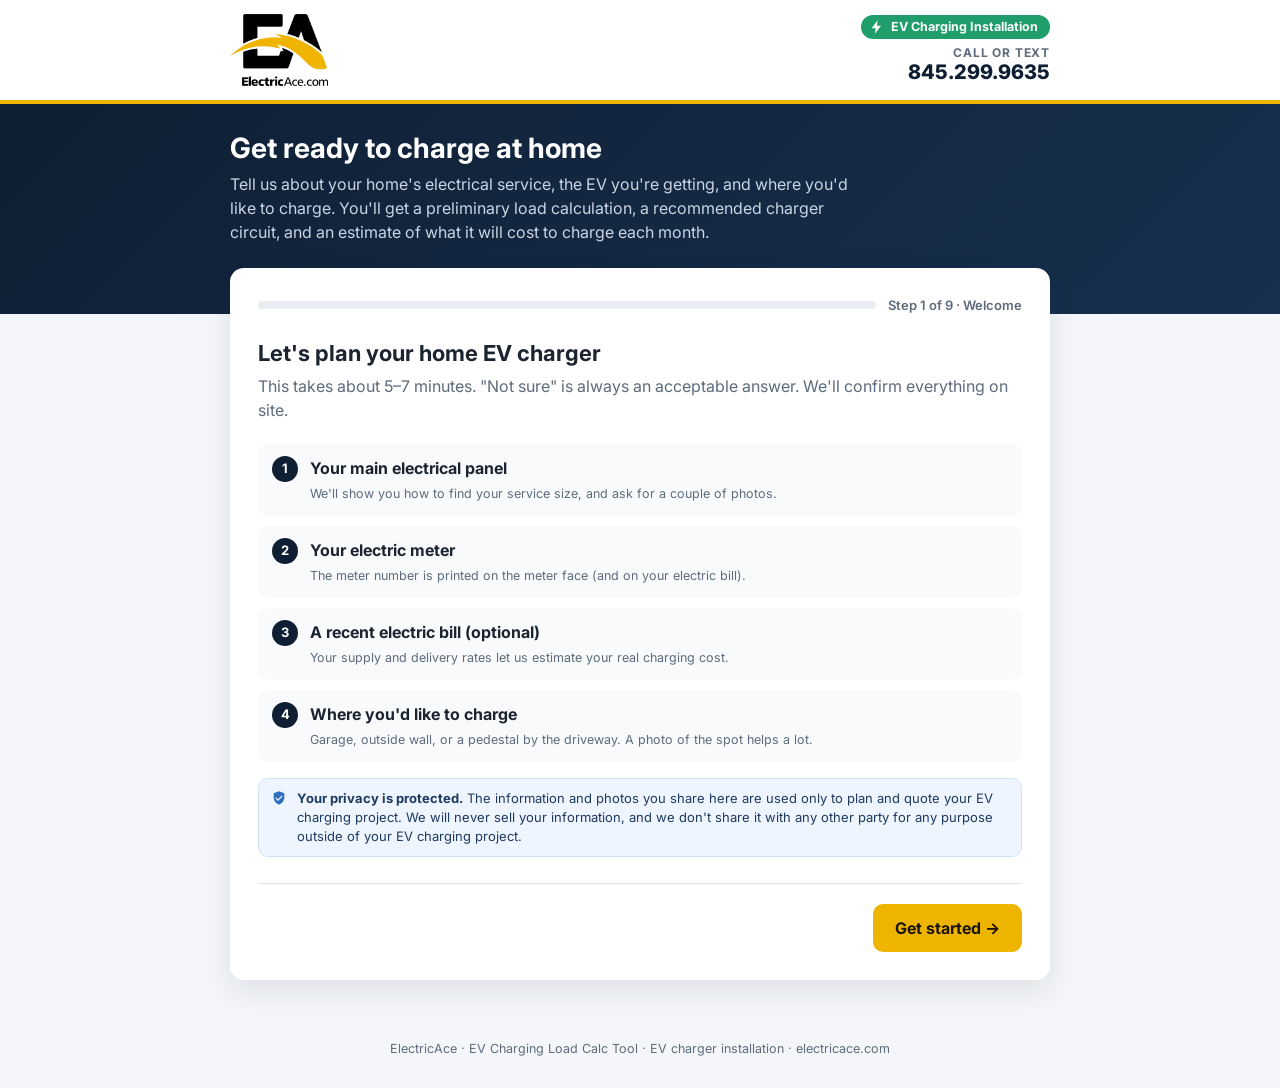
==== ev/index.html @ 92e56727 "Move EV questionnaire to ev/, fix phone number, add noindex - Homeowner EV questionnaire now served " ====
<!DOCTYPE html>
<html lang="en">
<head>
<meta charset="UTF-8">
<meta name="viewport" content="width=device-width, initial-scale=1">
<meta name="robots" content="noindex, nofollow">
<title>EV Charger Questionnaire — ElectricAce</title>
<link rel="preconnect" href="https://fonts.googleapis.com">
<link href="https://fonts.googleapis.com/css2?family=Inter:wght@400;500;600;700;800&display=swap" rel="stylesheet">
<style>
  :root{
    --navy:#0f1f33; --navy2:#17304f; --amber:#eeb500; --amber-d:#d39f00;
    --ink:#1b2430; --muted:#5d6b7c; --line:#dde3ea; --bg:#f4f6f9; --card:#fff;
    --ok:#1f9d6b; --warn:#c2410c; --radius:14px;
  }
  *{box-sizing:border-box}
  body{margin:0;font-family:Inter,system-ui,-apple-system,Segoe UI,Roboto,sans-serif;color:var(--ink);background:var(--bg);line-height:1.5}
  header{background:linear-gradient(135deg,var(--navy),var(--navy2));color:#fff;padding:28px 20px 70px}
  .wrap{max-width:820px;margin:0 auto}
  .brand{display:flex;align-items:center;gap:12px;font-weight:800;letter-spacing:.2px;font-size:20px}
  .bolt{width:38px;height:38px;border-radius:10px;background:var(--amber);display:grid;place-items:center}
  header h1{font-size:28px;margin:0 0 6px;line-height:1.2}
  header p{margin:0;color:#c9d5e3;max-width:620px}
  main{margin-top:-46px;padding:0 16px 60px}
  .card{background:var(--card);border-radius:var(--radius);box-shadow:0 10px 30px rgba(15,31,51,.10);padding:28px}
  .progress{display:flex;align-items:center;gap:12px;margin-bottom:22px}
  .bar{flex:1;height:8px;background:#e8edf3;border-radius:99px;overflow:hidden}
  .bar>div{height:100%;background:var(--amber);width:0;transition:width .35s}
  .stepcount{font-size:13px;color:var(--muted);white-space:nowrap;font-weight:600}
  .step{display:none}
  .step.active{display:block;animation:fade .25s ease}
  @keyframes fade{from{opacity:0;transform:translateY(6px)}to{opacity:1;transform:none}}
  h2{margin:0 0 4px;font-size:22px}
  .lead{color:var(--muted);margin:0 0 22px}
  .grid{display:grid;grid-template-columns:1fr 1fr;gap:16px}
  .full{grid-column:1/-1}
  @media (max-width:620px){.grid{grid-template-columns:1fr}.card{padding:20px}header h1{font-size:23px}}
  label.f{display:block;font-weight:600;font-size:14px;margin-bottom:6px}
  .hint{font-weight:400;color:var(--muted);font-size:12.5px}
  input[type=text],input[type=email],input[type=tel],input[type=number],input[type=date],select,textarea{
    width:100%;padding:11px 12px;border:1.5px solid var(--line);border-radius:10px;font:inherit;background:#fff;color:var(--ink)}
  input:focus,select:focus,textarea:focus{outline:none;border-color:var(--amber);box-shadow:0 0 0 3px rgba(245,165,36,.2)}
  .invalid{border-color:var(--warn)!important}
  fieldset{border:none;padding:0;margin:0 0 22px}
  legend{font-weight:700;font-size:15px;margin-bottom:10px;padding:0}
  .opts{display:grid;grid-template-columns:repeat(auto-fit,minmax(170px,1fr));gap:10px}
  .opt{position:relative}
  .opt input{position:absolute;opacity:0;pointer-events:none}
  .opt span{display:block;border:1.5px solid var(--line);border-radius:12px;padding:12px 14px;cursor:pointer;height:100%;transition:.15s;font-size:14px}
  .opt span b{display:block;font-size:14.5px;margin-bottom:2px}
  .opt span small{color:var(--muted);font-size:12.5px;line-height:1.35;display:block}
  .opt input:checked+span{border-color:var(--amber);background:#fff8ea;box-shadow:inset 0 0 0 1px var(--amber)}
  .opt input:focus-visible+span{box-shadow:0 0 0 3px rgba(245,165,36,.35)}
  .opt span:hover{border-color:#b9c4d1}
  .opts.big{grid-template-columns:1fr}
  .opts.big .opt span{padding:16px 18px}
  .sub{margin:-8px 0 22px;padding:16px;background:#f8fafc;border:1px dashed var(--line);border-radius:12px;display:none}
  .sub.show{display:block}
  .nav{display:flex;justify-content:space-between;gap:10px;margin-top:26px;padding-top:20px;border-top:1px solid var(--line)}
  button{font:inherit;font-weight:700;border:none;border-radius:10px;padding:12px 22px;cursor:pointer}
  .btn-p{background:var(--amber);color:#1b1404}
  .btn-p:hover{background:var(--amber-d)}
  .btn-s{background:#eef2f6;color:var(--ink)}
  .btn-s:hover{background:#e2e8ef}
  .err{color:var(--warn);font-size:13.5px;margin-top:10px;display:none}
  .welcome-list{display:grid;gap:10px;margin:18px 0 6px;padding:0;list-style:none}
  .welcome-list li{display:flex;gap:12px;align-items:flex-start;background:#f8fafc;border-radius:10px;padding:12px 14px}
  .num{flex:none;width:26px;height:26px;border-radius:50%;background:var(--navy);color:#fff;font-size:13px;font-weight:700;display:grid;place-items:center}
  /* results */
  .result-hero{background:linear-gradient(135deg,var(--navy),var(--navy2));color:#fff;border-radius:14px;padding:24px;display:grid;grid-template-columns:1.1fr 1fr;gap:18px;align-items:center}
  @media (max-width:620px){.result-hero{grid-template-columns:1fr}}
  .kw{font-size:54px;font-weight:800;line-height:1;color:var(--amber)}
  .kw small{font-size:20px;color:#fff;font-weight:600}
  .result-hero .label{font-size:13px;text-transform:uppercase;letter-spacing:.8px;color:#a9bbd0;font-weight:600}
  .stats{display:grid;gap:8px}
  .stat{display:flex;justify-content:space-between;border-bottom:1px solid rgba(255,255,255,.12);padding-bottom:6px;font-size:14px}
  .stat b{color:#fff}
  table{width:100%;border-collapse:collapse;font-size:14px;margin-top:8px}
  th,td{text-align:left;padding:8px 6px;border-bottom:1px solid var(--line)}
  th{font-size:12px;text-transform:uppercase;letter-spacing:.6px;color:var(--muted)}
  td.r,th.r{text-align:right;font-variant-numeric:tabular-nums}
  .tag{display:inline-block;font-size:11px;font-weight:700;border-radius:99px;padding:2px 8px;margin-left:6px;vertical-align:middle}
  .tag.shed{background:#fff1d6;color:#8a5a00}
  .tag.out{background:#eef2f6;color:var(--muted)}
  tr.excluded td{color:#9aa6b4}
  .notes{margin:18px 0 0;padding:0;list-style:none;display:grid;gap:8px}
  .notes li{background:#fff8ea;border-left:4px solid var(--amber);padding:10px 14px;border-radius:6px;font-size:14px}
  .notes li.info{background:#eef5ff;border-color:#4a7fd1}
  .cta{margin-top:22px;background:#f8fafc;border:1px solid var(--line);border-radius:14px;padding:20px;display:grid;gap:12px}
  .cta h3{margin:0}
  .phone{font-size:22px;font-weight:800;color:var(--navy)}
  .phone a{color:inherit;text-decoration:none}
  .row{display:flex;flex-wrap:wrap;gap:10px;align-items:center}
  .disclaimer{font-size:12.5px;color:var(--muted);margin-top:18px}
  .copied{color:var(--ok);font-weight:600;font-size:14px;display:none}
  textarea.summary{font-family:ui-monospace,Menlo,Consolas,monospace;font-size:12.5px;min-height:150px;display:none}
  .opts.days{grid-template-columns:repeat(auto-fit,minmax(78px,1fr))}
  .opts.days .opt span{text-align:center;padding:10px 6px}
  .send-btn{display:flex;align-items:center;justify-content:center;gap:12px;text-align:center;text-decoration:none;
    background:linear-gradient(135deg,var(--amber),#ffbf47);color:#1b1404;font-weight:800;font-size:18px;line-height:1.3;
    padding:18px 22px;border-radius:14px;box-shadow:0 8px 22px rgba(245,165,36,.35);margin-top:6px;transition:transform .1s, box-shadow .15s}
  .send-btn:hover{transform:translateY(-1px);box-shadow:0 12px 28px rgba(245,165,36,.45)}
  .send-btn:active{transform:none}
  .sent-note{display:none;background:#e9f8f1;border:1px solid #b6e6cf;color:#145c40;border-radius:10px;padding:12px 14px;font-size:14px}
  .logobar{background:#fff;border-bottom:4px solid var(--amber);padding:14px 20px}
  .logos{display:flex;align-items:center;justify-content:space-between;gap:20px}
  .logos a{display:block;line-height:0;transition:opacity .15s}
  .logos a:hover{opacity:.8}
  .logo-ea{height:72px;width:auto}
  .logo-gen{height:46px;width:auto}
  @media (max-width:520px){.logo-ea{height:54px}.logo-gen{height:30px}}
  .hp{position:absolute!important;left:-10000px!important;top:auto;width:1px;height:1px;overflow:hidden}
  .send-err{display:none;background:#fdecea;border:1px solid #f5c2bd;color:#9a2a1a;border-radius:10px;padding:12px 14px;font-size:14px}
  .send-btn.loading{opacity:.7;pointer-events:none}
  .send-btn.done{background:#1f9d6b;color:#fff;box-shadow:none;pointer-events:none}
  .lock-wrap{position:relative}
  .breakdown.locked table{filter:blur(5px);user-select:none;pointer-events:none}
  .lock-overlay{display:none;position:absolute;inset:0;align-items:flex-start;justify-content:center;text-align:center;padding-top:40px}
  .breakdown.locked .lock-overlay{display:flex}
  .lock-overlay>div{background:#fff;border:1px solid var(--line);border-radius:12px;padding:16px 20px;box-shadow:0 8px 24px rgba(15,31,51,.12);font-size:14.5px;max-width:420px}
  .report-btn{display:flex;align-items:center;justify-content:center;gap:10px;width:100%;background:var(--navy);color:#fff;font-weight:800;font-size:16.5px;padding:15px 20px;border-radius:12px}
  .report-btn:hover{background:var(--navy2)}
  .report-btn.loading{opacity:.7;pointer-events:none}
  .report-btn.done{background:#1f9d6b;pointer-events:none}
  .or{display:flex;align-items:center;gap:12px;color:var(--muted);font-weight:700;font-size:13.5px;margin:10px 0 2px}
  .or::before,.or::after{content:"";flex:1;height:1px;background:var(--line)}
  .or span{text-align:center}
  .pdf-row{display:none}
  .privacy{display:flex;gap:10px;align-items:flex-start;background:#eef5ff;border:1px solid #cfe0f7;color:#1d3a5f;border-radius:10px;padding:10px 12px;font-size:13px;line-height:1.45}
  .privacy svg{flex:none;margin-top:1px;color:#2f6fbf}
  .fine{font-size:12px;color:var(--muted)}
  footer{text-align:center;color:var(--muted);font-size:12.5px;padding:0 16px 30px}
  /* ---- EV additions ---- */
  .logo-side{text-align:right;line-height:1.25}
  .logo-side .tag1{font-size:12px;font-weight:700;letter-spacing:.8px;text-transform:uppercase;color:var(--muted)}
  .logo-side .tag2{font-size:20px;font-weight:800;color:var(--navy)}
  .logo-side .tag2 a{color:inherit;text-decoration:none}
  .logo-side .evbadge{display:inline-flex;align-items:center;gap:6px;background:var(--navy);color:#fff;border-radius:99px;padding:4px 12px 4px 8px;font-size:12.5px;font-weight:700;margin-bottom:6px}
  .logo-side .evbadge svg{color:var(--amber)}
  @media (max-width:520px){.logo-side .tag2{font-size:15px}.logo-side .tag1{display:none}}
  .tipbtn{display:inline-flex;align-items:center;gap:6px;background:#eef5ff;color:#1d3a5f;border:1px solid #cfe0f7;border-radius:99px;padding:5px 12px;font-size:13px;font-weight:700;cursor:pointer;margin:0 0 12px}
  .tipbtn:hover{background:#e2eefc}
  .tipbtn .q{width:18px;height:18px;border-radius:50%;background:#2f6fbf;color:#fff;display:grid;place-items:center;font-size:12px}
  .tipbox{display:none;background:#f5f9ff;border:1px solid #cfe0f7;border-radius:12px;padding:16px;margin:-2px 0 18px;font-size:14px}
  .tipbox.show{display:block;animation:fade .2s ease}
  .tipbox ol{margin:6px 0 0;padding-left:20px}
  .tipbox li{margin-bottom:6px}
  .tipbox .tipgrid{display:grid;grid-template-columns:150px 1fr;gap:16px;align-items:start}
  @media (max-width:560px){.tipbox .tipgrid{grid-template-columns:1fr}}
  .safety{background:#fff4ec;border-left:4px solid var(--warn);padding:8px 12px;border-radius:6px;font-size:13px;margin-top:10px}
  .vcard{display:none;margin:-6px 0 20px;background:#f8fafc;border:1px solid var(--line);border-radius:12px;padding:14px 16px}
  .vcard.show{display:grid;grid-template-columns:repeat(auto-fit,minmax(140px,1fr));gap:10px}
  .vcard div{font-size:12.5px;color:var(--muted)}
  .vcard b{display:block;font-size:17px;color:var(--ink)}
  .rangewrap{background:#f8fafc;border:1px solid var(--line);border-radius:14px;padding:18px}
  .rangehead{display:flex;justify-content:space-between;align-items:baseline;gap:10px;flex-wrap:wrap}
  .rangeval{font-size:30px;font-weight:800;color:var(--navy)}
  .rangeval small{font-size:15px;color:var(--muted);font-weight:600}
  input[type=range]{width:100%;accent-color:var(--amber);height:28px;margin:8px 0 2px;cursor:pointer}
  .ticks{display:flex;justify-content:space-between;font-size:11.5px;color:var(--muted)}
  .costgrid{display:grid;grid-template-columns:repeat(auto-fit,minmax(150px,1fr));gap:10px;margin-top:16px}
  .costbox{background:#fff;border:1px solid var(--line);border-radius:12px;padding:12px 14px}
  .costbox span{display:block;font-size:12px;color:var(--muted);font-weight:600;text-transform:uppercase;letter-spacing:.5px}
  .costbox b{display:block;font-size:22px;font-weight:800;color:var(--ink);font-variant-numeric:tabular-nums}
  .costbox.hl{background:var(--navy);border-color:var(--navy)}
  .costbox.hl span{color:#a9bbd0}.costbox.hl b{color:var(--amber)}
  .costbox.save b{color:var(--ok)}
  .inline-in{display:flex;align-items:center;gap:6px}
  .inline-in input{max-width:110px}
  .ratesum{margin-top:8px;font-size:14px;font-weight:700;color:var(--navy)}
  .meter{margin-top:16px}
  .meter .track{position:relative;height:16px;background:#e8edf3;border-radius:99px;overflow:hidden;display:flex}
  .meter .seg-a{background:#7a8ca3;height:100%}
  .meter .seg-b{background:var(--amber);height:100%}
  .meter .cap{position:absolute;top:-4px;bottom:-4px;width:2px;background:var(--navy)}
  .meter .legend{display:flex;flex-wrap:wrap;gap:14px;font-size:12.5px;color:var(--muted);margin-top:8px}
  .meter .legend i{display:inline-block;width:10px;height:10px;border-radius:3px;margin-right:5px;vertical-align:-1px}
  .result-hero .meter .track{background:rgba(255,255,255,.14)}
  .result-hero .meter .legend{color:#c9d5e3}
  .result-hero .meter .seg-a{background:#9fb3cb}
  .verdict{display:inline-block;font-weight:800;font-size:13px;border-radius:99px;padding:4px 12px;margin-top:10px}
  .verdict.ok{background:#d9f5e8;color:#145c40}
  .verdict.tight{background:#fff1d6;color:#8a5a00}
  .verdict.over{background:#fde2dc;color:#9a2a1a}
  .photo-add{position:relative;display:flex;flex-direction:column;align-items:center;justify-content:center;gap:2px;border:2px dashed #c3ccd6;border-radius:12px;padding:16px;cursor:pointer;font-weight:700;font-size:15px;background:#f8fafc;text-align:center}
  .photo-add:hover{border-color:var(--amber)}
  .photo-add small{font-weight:400;color:var(--muted);font-size:12.5px}
  .photo-add input{position:absolute;opacity:0;width:1px;height:1px;pointer-events:none}
  .photos{display:grid;grid-template-columns:repeat(auto-fill,minmax(120px,1fr));gap:10px;margin-top:10px}
  .ph{position:relative;border:1px solid var(--line);border-radius:10px;overflow:hidden;background:#fff}
  .ph img{width:100%;height:100px;object-fit:cover;display:block}
  .ph .cap{font-size:11.5px;padding:4px 6px;color:var(--muted);white-space:nowrap;overflow:hidden;text-overflow:ellipsis}
  .ph .rm{position:absolute;top:4px;right:4px;width:24px;height:24px;border-radius:50%;padding:0;background:rgba(15,31,51,.75);color:#fff;font-size:14px;line-height:24px}
  .photoblock{border:1px solid var(--line);border-radius:14px;padding:16px;margin-bottom:16px}
  .photoblock h3{margin:0 0 4px;font-size:16px}
  .photoblock .hint{display:block;margin-bottom:10px}
  .sumgrid{display:grid;grid-template-columns:1fr 1fr;gap:6px 18px;font-size:14px;margin-top:8px}
  .sumgrid div{display:flex;justify-content:space-between;gap:10px;border-bottom:1px solid var(--line);padding:6px 0}
  .sumgrid div span{color:var(--muted)}
  .sumgrid div b{text-align:right}
  @media (max-width:620px){.sumgrid{grid-template-columns:1fr}}
  h3.sec{margin:26px 0 4px}
  .distout{font-weight:800;color:var(--navy);font-size:18px}
  .logo-side a{display:inline;line-height:inherit}
  .result-hero .meter .cap{background:#fff}
  .breakdown.locked .sumgrid{filter:blur(5px);user-select:none;pointer-events:none}
  .logo-side .evbadge{background:#1f9d6b}
  .logo-side .evbadge svg{color:#fff}
  .addrwrap{position:relative}
  .addrlist{display:none;position:absolute;left:0;right:0;top:72px;z-index:20;margin:0;padding:6px;list-style:none;background:#fff;border:1.5px solid var(--line);border-radius:12px;box-shadow:0 12px 30px rgba(15,31,51,.15);max-height:280px;overflow:auto}
  .addrlist.show{display:block}
  .addrlist li{padding:10px 12px;border-radius:8px;cursor:pointer;font-size:14.5px}
  .addrlist li small{display:block;color:var(--muted);font-size:12px}
  .addrlist li:hover,.addrlist li.act{background:#fff8ea}
  .pf{display:none;font-size:11px;font-weight:700;background:#e9f8f1;color:#145c40;border-radius:99px;padding:2px 8px;margin-left:6px;vertical-align:middle;white-space:nowrap}
  .pf.show{display:inline-block}
  .pfcard{display:none;margin-top:14px;background:#e9f8f1;border:1px solid #b6e6cf;color:#145c40;border-radius:12px;padding:12px 14px;font-size:14px}
  .pfcard.show{display:block}
  .pfcard.miss{background:#f8fafc;border-color:var(--line);color:var(--ink)}
  .pfcard ul{margin:6px 0 4px;padding-left:18px}
  /* embedded in electricace.com: the site already shows its own logo, nav and footer */
  html.embedded body{background:transparent}
  html.embedded .logobar, html.embedded footer{display:none}
  html.embedded header{border-radius:14px 14px 0 0;padding:24px 20px 64px}
  html.embedded main{padding-bottom:16px}
  .sub-h{font-weight:800;font-size:15.5px;color:var(--navy);margin-top:6px}
  .contact-bar{border-top:1px solid var(--line);padding-top:14px;text-align:center}
  .contact-q{font-size:13.5px;color:var(--muted);font-weight:600;margin-bottom:8px}
  .contact-num{font-size:24px;font-weight:800;color:var(--navy);white-space:nowrap;letter-spacing:.3px;margin-bottom:10px}
  .contact-btns{display:grid;grid-template-columns:repeat(3,1fr);gap:12px}
  .cb{display:flex;flex-direction:column;gap:5px}
  .resp{font-size:12px;color:var(--muted);font-weight:600}
  .resp.fast{color:#1f9d6b}
  .email-panel{display:none;margin-top:14px;text-align:left;background:#fff;border:1px solid var(--line);border-radius:12px;padding:14px 16px}
  .email-panel.show{display:block}
  .ep-step{display:flex;gap:12px;align-items:flex-start;margin-top:10px}
  .ep-step .num{flex:none;width:24px;height:24px;border-radius:50%;background:var(--navy);color:#fff;font-size:12px;font-weight:700;display:grid;place-items:center;margin-top:6px}
  .ep-open{display:inline-block;text-decoration:none;font-weight:700;padding:11px 18px;border-radius:10px;background:var(--amber);color:#1b1404}
  .ep-open:hover{background:var(--amber-d)}
  .ep-step .btn-s{padding:11px 18px}
  .contact-btn{display:flex;align-items:center;justify-content:center;gap:8px;text-decoration:none;font-weight:800;font-size:15px;width:100%;font-family:inherit;cursor:pointer;color:var(--navy);background:#fff;border:2px solid var(--navy);border-radius:12px;padding:11px 14px;transition:background .15s,color .15s}
  .contact-btn:hover{background:var(--navy);color:#fff}
  .grpbad .opt span{border-color:var(--warn)}
  @media (max-width:480px){.contact-btns{gap:8px}.contact-btn{font-size:13.5px;padding:9px 4px;gap:3px;flex-direction:column}.resp{font-size:11px}}
  .diag{margin-top:8px;font-size:11.5px;color:#4b6b5c;font-family:ui-monospace,Menlo,Consolas,monospace;word-break:break-word}
</style>
</head>
<body>
<div class="logobar">
  <div class="wrap logos">
    <a href="https://electricace.com" target="_blank" rel="noopener" title="Visit ElectricAce.com"><img src="[data-uri]" alt="ElectricAce" class="logo-ea"></a>
    <div class="logo-side">
      <div class="evbadge"><svg width="16" height="16" viewBox="0 0 24 24" aria-hidden="true"><path d="M13 2 4 14h6l-1 8 9-12h-6z" fill="currentColor"/></svg>EV Charging Installation</div>
      <div class="tag1">Call or text</div>
      <div class="tag2"><a href="tel:+18452999635">845.299.9635</a></div>
    </div>
  </div>
</div>
<header>
  <div class="wrap">
    <h1>Get ready to charge at home</h1>
    <p>Tell us about your home's electrical service, the EV you're getting, and where you'd like to charge. You'll get a preliminary load calculation, a recommended charger circuit, and an estimate of what it will cost to charge each month.</p>
  </div>
</header>

<main>
<div class="wrap">
<form class="card" id="form" novalidate>
  <div class="hp" aria-hidden="true"><label>Leave this field empty<input type="text" name="botcheck" tabindex="-1" autocomplete="off"></label></div>
  <div class="progress">
    <div class="bar"><div id="barFill"></div></div>
    <div class="stepcount" id="stepCount">Step 1 of 9</div>
  </div>

  <!-- STEP 0: Welcome -->
  <section class="step active" data-title="Welcome">
    <h2>Let's plan your home EV charger</h2>
    <p class="lead">This takes about 5–7 minutes. "Not sure" is always an acceptable answer. We'll confirm everything on site.</p>
    <ul class="welcome-list">
      <li><span class="num">1</span><div><b>Your main electrical panel</b><br><span class="hint">We'll show you how to find your service size, and ask for a couple of photos.</span></div></li>
      <li><span class="num">2</span><div><b>Your electric meter</b><br><span class="hint">The meter number is printed on the meter face (and on your electric bill).</span></div></li>
      <li><span class="num">3</span><div><b>A recent electric bill (optional)</b><br><span class="hint">Your supply and delivery rates let us estimate your real charging cost.</span></div></li>
      <li><span class="num">4</span><div><b>Where you'd like to charge</b><br><span class="hint">Garage, outside wall, or a pedestal by the driveway. A photo of the spot helps a lot.</span></div></li>
    </ul>
    <div class="privacy" style="margin-top:16px"><svg width="16" height="16" viewBox="0 0 24 24" aria-hidden="true"><path d="M12 2 4 5v6c0 5 3.4 9.4 8 11 4.6-1.6 8-6 8-11V5zm-1.5 14.5-4-4 1.4-1.4 2.6 2.6 5.6-5.6 1.4 1.4z" fill="currentColor"/></svg><div><b>Your privacy is protected.</b> The information and photos you share here are used only to plan and quote your EV charging project. We will never sell your information, and we don't share it with any other party for any purpose outside of your EV charging project.</div></div>
  </section>

  <!-- STEP 1: Property -->
  <section class="step" data-title="Your property">
    <h2>About your property</h2>
    <p class="lead">Start with the address and we'll fill in what we can from public property records. You'll confirm everything as you go.</p>
    <div class="addrwrap">
      <label class="f" for="addrSearch">Property address</label>
      <input type="text" id="addrSearch" name="addrSearch" autocomplete="off" placeholder="Start typing, e.g. 12 Main St, Rhinebeck" role="combobox" aria-autocomplete="list" aria-expanded="false" aria-controls="addrList">
      <ul class="addrlist" id="addrList" role="listbox"></ul>
      <div class="hint" id="addrStatus" style="margin-top:6px">Looks up New York State public tax records. Nothing you type here is sent to ElectricAce until you submit.</div>
    </div>
    <div class="pfcard" id="pfCard"></div>
    <div class="grid" style="margin-top:18px">
      <div><label class="f" for="zip">Property ZIP code * <span class="pf" data-pf="zip">from address</span></label><input type="text" id="zip" name="zip" required inputmode="numeric" maxlength="5" pattern="[0-9]{5}" autocomplete="postal-code" placeholder="e.g., 12572"></div>
      <div><label class="f" for="sqft">Approx. finished square footage * <span class="pf" data-pf="sqft">from public records</span></label><input type="number" id="sqft" name="sqft" min="300" max="30000" step="50" required placeholder="e.g., 2400"></div>
    </div>
    <fieldset style="margin-top:20px">
      <legend>Property type <span class="pf" data-pf="ptype">from public records</span></legend>
      <div class="opts">
        <label class="opt"><input type="radio" name="ptype" value="Single-family home" checked><span><b>Single-family home</b></span></label>
        <label class="opt"><input type="radio" name="ptype" value="Townhouse / condo"><span><b>Townhouse / condo</b><small>Shared walls or HOA</small></span></label>
        <label class="opt"><input type="radio" name="ptype" value="Multi-family / rental"><span><b>Multi-family / rental</b></span></label>
        <label class="opt"><input type="radio" name="ptype" value="Small business / commercial"><span><b>Small business</b><small>Workplace or customer charging</small></span></label>
      </div>
    </fieldset>
    <fieldset>
      <legend>Do you own the property?</legend>
      <div class="opts">
        <label class="opt"><input type="radio" name="own" value="Own" checked><span><b>Yes, I own it</b></span></label>
        <label class="opt"><input type="radio" name="own" value="Own — HOA approval needed"><span><b>Own, but HOA approval needed</b></span></label>
        <label class="opt"><input type="radio" name="own" value="Rent — landlord approval needed"><span><b>I rent</b><small>Landlord approval needed</small></span></label>
      </div>
    </fieldset>
  </section>

  <!-- STEP 2: Electrical service -->
  <section class="step" data-title="Electrical service">
    <h2>Your electrical service</h2>
    <p class="lead">Your service size tells us how much power your home can safely use at once, and how much is left for an EV charger.</p>
    <fieldset style="margin-bottom:8px">
      <legend>Main electrical service size</legend>
      <button type="button" class="tipbtn" data-tip="svcTip"><span class="q">?</span>How do I find this?</button>
      <div class="tipbox" id="svcTip">
        <div class="tipgrid">
          <svg viewBox="0 0 150 210" width="150" aria-label="Diagram of an electrical panel with the main breaker at the top">
            <rect x="8" y="6" width="134" height="198" rx="8" fill="#e9eef4" stroke="#7a8ca3" stroke-width="2"/>
            <rect x="20" y="16" width="110" height="178" rx="4" fill="#fff" stroke="#c3ccd6"/>
            <rect x="45" y="24" width="60" height="34" rx="4" fill="#0f1f33"/>
            <rect x="66" y="30" width="18" height="12" rx="2" fill="#eeb500"/>
            <text x="75" y="54" text-anchor="middle" font-family="Inter,Arial" font-size="10" font-weight="800" fill="#fff">200</text>
            <circle cx="115" cy="41" r="13" fill="none" stroke="#c2410c" stroke-width="2.5"/>
            <g fill="#5d6b7c">
              <rect x="30" y="70" width="40" height="10" rx="2"/><rect x="80" y="70" width="40" height="10" rx="2"/>
              <rect x="30" y="86" width="40" height="10" rx="2"/><rect x="80" y="86" width="40" height="10" rx="2"/>
              <rect x="30" y="102" width="40" height="10" rx="2"/><rect x="80" y="102" width="40" height="10" rx="2"/>
              <rect x="30" y="118" width="40" height="10" rx="2"/><rect x="80" y="118" width="40" height="10" rx="2"/>
              <rect x="30" y="134" width="40" height="10" rx="2"/><rect x="80" y="134" width="40" height="10" rx="2"/>
            </g>
            <g fill="none" stroke="#9aa6b4" stroke-dasharray="3 3">
              <rect x="30" y="150" width="40" height="10" rx="2"/><rect x="80" y="150" width="40" height="10" rx="2"/>
              <rect x="30" y="166" width="40" height="10" rx="2"/><rect x="80" y="166" width="40" height="10" rx="2"/>
            </g>
            <text x="75" y="189" text-anchor="middle" font-family="Inter,Arial" font-size="9" fill="#5d6b7c">empty spaces</text>
          </svg>
          <div>
            <b>Find the main breaker</b>
            <ol>
              <li>Open the metal <b>door</b> on your main panel (usually in the basement, garage, or utility room). <u>Don't remove the cover screws</u>, just open the door.</li>
              <li>Look for the <b>largest breaker</b>, usually at the very top, often labeled <b>"MAIN."</b></li>
              <li>The number stamped on its handle is your service size, like <b>100</b>, <b>150</b>, or <b>200</b>.</li>
              <li>No main breaker in the panel? Check for a breaker or disconnect <b>outside next to your meter</b>. The number on it is your service size.</li>
              <li>Still unsure? Pick "Not sure" and add a panel photo in a later step. We'll figure it out.</li>
            </ol>
            <div class="safety">⚠️ Never remove the panel cover or touch wiring. Opening the panel door is all you need.</div>
          </div>
        </div>
      </div>
      <div class="opts">
        <label class="opt"><input type="radio" name="service" value="60"><span><b>60 amp</b><small>Older homes</small></span></label>
        <label class="opt"><input type="radio" name="service" value="100"><span><b>100 amp</b></span></label>
        <label class="opt"><input type="radio" name="service" value="125"><span><b>125 amp</b></span></label>
        <label class="opt"><input type="radio" name="service" value="150"><span><b>150 amp</b></span></label>
        <label class="opt"><input type="radio" name="service" value="200" checked><span><b>200 amp</b><small>Most common</small></span></label>
        <label class="opt"><input type="radio" name="service" value="400"><span><b>320 / 400 amp</b></span></label>
        <label class="opt"><input type="radio" name="service" value="unknown"><span><b>Not sure</b></span></label>
      </div>
    </fieldset>
    <div class="grid" style="margin-top:14px">
      <div><label class="f" for="panelLoc">Where is your main panel?</label>
        <select id="panelLoc" name="panelLoc"><option>Unfinished basement</option><option>Finished basement</option><option>Attached garage</option><option>Utility room / closet</option><option>Outside (exterior wall)</option><option>Detached garage / outbuilding</option><option>Not sure</option></select></div>
      <div><label class="f" for="spaces">Empty breaker spaces? <span class="hint">(see diagram above)</span></label>
        <select id="spaces" name="spaces"><option value="2+">Yes, 2 or more</option><option value="1">Only 1</option><option value="0">None, it's full</option><option value="unknown" selected>Not sure</option></select></div>
      <div><label class="f" for="panelBrand">Panel brand <span class="hint">(on the label inside the door)</span></label>
        <select id="panelBrand" name="panelBrand"><option>Not sure</option><option>Square D</option><option>Eaton / Cutler-Hammer</option><option>Siemens</option><option>GE</option><option>Murray</option><option>Leviton</option><option>Federal Pacific (FPE)</option><option>Zinsco / Sylvania</option><option>Challenger</option><option>Pushmatic / Bulldog</option><option>Other</option></select></div>
      <div class="full"><label class="f">Do you believe the panel has been upgraded since the home was built?</label>
        <div class="opts">
          <label class="opt"><input type="radio" name="panelUpg" value="Yes"><span><b>Yes, it's been upgraded</b><small>Newer than the house</small></span></label>
          <label class="opt"><input type="radio" name="panelUpg" value="No"><span><b>No, it's original</b><small>Same age as the house</small></span></label>
          <label class="opt"><input type="radio" name="panelUpg" value="Not sure" checked><span><b>Not sure</b></span></label>
        </div>
        <div class="hint" id="upgHint" style="margin-top:6px"></div></div>
      <div><label class="f" for="panelAge">Approx. age of the panel <span class="pf" data-pf="panelAge">based on year built</span></label>
        <select id="panelAge" name="panelAge"><option>Not sure</option><option>Under 10 years</option><option>10–25 years</option><option>25–40 years</option><option>Over 40 years</option></select></div>
    </div>
  </section>

  <!-- STEP 3: Home loads -->
  <section class="step" data-title="Home load calc">
    <h2>What's already using power in your home?</h2>
    <p class="lead">We use these to run a load calculation (NEC 220.82 method) and see how much room is left for an EV charger.</p>
    <fieldset>
      <legend>Primary heating <span class="pf" data-pf="heat">from public records, please confirm</span></legend>
      <div class="opts">
        <label class="opt"><input type="radio" name="heat" value="fuel" checked><span><b>Gas / oil / propane</b><small>Furnace or boiler</small></span></label>
        <label class="opt"><input type="radio" name="heat" value="heatpump"><span><b>Heat pump</b><small>Ducted (central)</small></span></label>
        <label class="opt"><input type="radio" name="heat" value="elfurnace"><span><b>Electric furnace / boiler</b></span></label>
        <label class="opt"><input type="radio" name="heat" value="baseboard"><span><b>Electric baseboard</b></span></label>
        <label class="opt"><input type="radio" name="heat" value="other"><span><b>Wood / pellet / other</b></span></label>
      </div>
    </fieldset>
    <div class="sub" id="hpSub">
      <div class="grid">
        <div><label class="f" for="hpTons">Heat pump size <span class="hint">(1 ton ≈ 12,000 BTU)</span></label>
          <select id="hpTons" name="hpTons"><option value="2">2 ton</option><option value="3" selected>3 ton</option><option value="4">4 ton</option><option value="5">5 ton</option><option value="7">6+ ton / multiple</option></select></div>
        <div><label class="f" for="hpAux">Backup electric heat strips</label>
          <select id="hpAux" name="hpAux"><option value="0">None / not sure</option><option value="5">5 kW</option><option value="10" selected>10 kW</option><option value="15">15 kW</option><option value="20">20 kW</option></select></div>
      </div>
    </div>
    <div class="sub" id="elSub">
      <label class="f" for="elKw">Approx. total electric heat <span class="hint">(baseboards are about 250 W per foot; a 6 ft heater ≈ 1.5 kW)</span></label>
      <select id="elKw" name="elKw"><option value="5">Under 5 kW</option><option value="10" selected>5–10 kW</option><option value="15">10–15 kW</option><option value="20">15–20 kW</option><option value="30">20 kW+</option></select>
    </div>
    <div class="grid">
      <div><label class="f" for="ac">Central air conditioning <span class="hint">(skip if heat pump)</span></label>
        <select id="ac" name="ac"><option value="0">None</option><option value="2">Yes, about 2 ton</option><option value="3">Yes, about 3 ton</option><option value="4">Yes, about 4 ton</option><option value="5">Yes, 5 ton</option><option value="7">Yes, 2 systems</option></select></div>
      <div><label class="f" for="splits">Ductless mini-split heads</label>
        <select id="splits" name="splits"><option value="0">None</option><option value="1">1</option><option value="2">2</option><option value="3">3</option><option value="4">4</option><option value="6">5+</option></select></div>
      <div><label class="f" for="wh">Water heater</label>
        <select id="wh" name="wh"><option value="fuel">Gas / oil / propane / boiler</option><option value="tank">Electric tank</option><option value="hpwh">Heat pump water heater</option><option value="tankless">Electric tankless (whole-house)</option></select></div>
      <div><label class="f" for="range">Cooking</label>
        <select id="range" name="range"><option value="gas">Gas / propane</option><option value="elec">Electric range</option><option value="induction">Induction</option><option value="split">Electric cooktop + wall oven</option></select></div>
      <div><label class="f" for="dryer">Clothes dryer</label>
        <select id="dryer" name="dryer"><option value="gas">Gas / propane</option><option value="elec" selected>Electric</option><option value="none">None</option></select></div>
      <div><label class="f" for="well">Well pump <span class="pf" data-pf="well">from public records</span></label>
        <select id="well" name="well"><option value="0">No well (municipal water)</option><option value="0.75">¾ HP</option><option value="1">1 HP</option><option value="1.5">1½ HP</option><option value="2">2 HP+</option><option value="unk">Have a well, size unknown</option></select></div>
    </div>
    <fieldset style="margin-top:20px">
      <legend>Other loads <span class="hint">(select all that apply)</span></legend>
      <div class="opts">
        <label class="opt"><input type="checkbox" name="dish" value="1" checked><span><b>Dishwasher</b></span></label>
        <label class="opt"><input type="checkbox" name="disp" value="1"><span><b>Garbage disposal</b></span></label>
        <label class="opt"><input type="checkbox" name="micro" value="1"><span><b>Built-in microwave</b></span></label>
        <label class="opt"><input type="checkbox" name="sump" value="1"><span><b>Sump pump</b></span></label>
        <label class="opt"><input type="checkbox" name="spa" value="1"><span><b>Hot tub / spa</b></span></label>
        <label class="opt"><input type="checkbox" name="pool" value="1"><span><b>Pool pump / heater</b></span></label>
        <label class="opt"><input type="checkbox" name="shop" value="1"><span><b>Workshop / welder</b></span></label>
        <label class="opt"><input type="checkbox" name="exEv" value="1"><span><b>Existing EV charger</b><small>Already installed</small></span></label>
      </div>
    </fieldset>
    <div class="grid">
      <div><label class="f" for="extraKw">Other large loads <span class="hint">(kW, if known)</span></label>
        <input type="number" id="extraKw" name="extraKw" min="0" step="0.5" placeholder="e.g., 3"></div>
      <div><label class="f" for="solar">Solar panels or battery?</label>
        <select id="solar" name="solar"><option>No</option><option>Solar</option><option>Solar + battery</option><option>Battery only</option><option>Planning to add</option></select></div>
    </div>
  </section>

  <!-- STEP 4: Vehicle & charger -->
  <section class="step" data-title="Your EV & charger">
    <h2>Your EV and charger</h2>
    <p class="lead">Each vehicle has a maximum charging speed. We match the circuit to your car so you don't pay for capacity it can't use.</p>
    <div class="grid">
      <div class="full"><label class="f" for="vehicle">Which EV are you buying (or driving)?</label>
        <select id="vehicle" name="vehicle"></select></div>
      <div id="otherVehWrap" class="full" style="display:none"><label class="f" for="otherVeh">Make & model</label><input type="text" id="otherVeh" name="otherVeh" placeholder="e.g., 2027 Subaru Trailseeker"></div>
      <div><label class="f" for="evTiming">When will it arrive?</label>
        <select id="evTiming" name="evTiming"><option>Already have it</option><option>Within 30 days</option><option>1–3 months</option><option>3+ months / researching</option></select></div>
      <div><label class="f" for="evCount">How many EVs will charge here?</label>
        <select id="evCount" name="evCount"><option value="1">1 EV</option><option value="2share">2 EVs, take turns on one charger</option><option value="2pshare">2 EVs, two chargers with power-sharing</option><option value="2full">2 EVs, two full-power chargers</option></select></div>
    </div>
    <div class="vcard" id="vcard" style="margin-top:16px">
      <div>Max home charging<b id="vcKw">—</b></div>
      <div>Battery (approx.)<b id="vcBat">—</b></div>
      <div>Efficiency (approx.)<b id="vcEff">—</b></div>
    </div>

    <fieldset style="margin-top:18px">
      <legend>How do you want to charge?</legend>
      <div class="opts big">
        <label class="opt"><input type="radio" name="charger" value="dealer" checked><span><b>Hardwired charger from the dealer / manufacturer</b><small>Example: Tesla Wall Connector, Ford Charge Station Pro, GM Energy, or the charger that comes with your purchase. Hardwired units charge fastest and are weather-rated for outdoor use.</small></span></label>
        <label class="opt"><input type="radio" name="charger" value="1450"><span><b>NEMA 14-50R EV-grade receptacle</b><small>A heavy-duty 50 amp outlet for a plug-in charger (like the mobile cord that comes with many EVs). Flexible and portable, limited to 40 amps of charging.</small></span></label>
        <label class="opt"><input type="radio" name="charger" value="own"><span><b>I'm buying my own hardwired charger</b><small>ChargePoint, Emporia, Wallbox, JuiceBox, Grizzl-E, etc.</small></span></label>
        <label class="opt"><input type="radio" name="charger" value="recommend"><span><b>Not sure, recommend one for me</b></span></label>
      </div>
    </fieldset>
    <div class="sub" id="hwSub">
      <div class="grid">
        <div><label class="f" for="chgAmps">Charger output setting</label>
          <select id="chgAmps" name="chgAmps"><option value="auto" selected>Not sure, match my car</option><option value="16">16 A (3.8 kW)</option><option value="24">24 A (5.8 kW)</option><option value="32">32 A (7.7 kW)</option><option value="40">40 A (9.6 kW)</option><option value="48">48 A (11.5 kW)</option><option value="64">64 A (15.4 kW)</option><option value="80">80 A (19.2 kW)</option></select></div>
        <div><label class="f" for="chgHave">Do you already have the charger?</label>
          <select id="chgHave" name="chgHave"><option>Not yet</option><option>Yes, it's here</option><option>Coming with the vehicle</option></select></div>
      </div>
    </div>
    <div class="sub" id="plugSub">
      <label class="f" for="cord">Which plug-in charger will you use?</label>
      <select id="cord" name="cord"><option value="32">Mobile cord that came with the car (≈32 A)</option><option value="40">A 40 A plug-in charger</option><option value="unk">Not sure yet</option></select>
      <div class="hint" style="margin-top:8px">We install an industrial-grade EV receptacle (not a standard hardware-store outlet) on a GFCI-protected 50 A circuit, as the NEC requires. Standard 14-50 outlets can overheat under hours of continuous charging.</div>
    </div>
    <ul class="notes" style="margin-top:4px"><li class="info" id="chargeInfo"></li></ul>
  </section>

  <!-- STEP 5: Charging cost -->
  <section class="step" data-title="Charging cost">
    <h2>What will it cost to charge?</h2>
    <p class="lead">Enter your electric rate if you know it, then slide to your typical monthly miles.</p>
    <div class="grid">
      <div><label class="f" for="utility">Electric utility</label>
        <select id="utility" name="utility"><option>Central Hudson</option><option>NYSEG</option><option>National Grid</option><option>Orange &amp; Rockland</option><option>Con Edison</option><option>Other / municipal</option></select></div>
      <div><label class="f" for="rateKnown">Do you know your rate?</label>
        <select id="rateKnown" name="rateKnown"><option value="no">No, use a typical estimate</option><option value="yes">Yes, I'll enter it</option></select></div>
    </div>
    <button type="button" class="tipbtn" data-tip="rateTip" style="margin-top:14px"><span class="q">?</span>Where do I find this on my bill?</button>
    <div class="tipbox" id="rateTip">
      Your bill has two sections: <b>Supply</b> (the energy itself) and <b>Delivery</b> (the utility's wires and service). For the most accurate number:
      <ol>
        <li>Find <b>total supply charges</b> and divide by the <b>kWh used</b> that month. That's your supply rate.</li>
        <li>Find <b>total delivery charges</b>, subtract the fixed monthly <b>customer / basic service charge</b>, and divide by kWh used. That's your delivery rate.</li>
        <li>Enter both in cents per kWh. Example: $54.00 supply ÷ 450 kWh = 12.0¢.</li>
      </ol>
      If you're on a time-of-use or EV plan, enter your off-peak rate, since most charging happens overnight.
    </div>
    <div class="grid" id="rateInputs">
      <div><label class="f" for="supplyRate">Supply (usage) rate</label>
        <div class="inline-in"><input type="number" id="supplyRate" name="supplyRate" min="0" max="100" step="0.1" value="12.0"><span>¢ / kWh</span></div></div>
      <div><label class="f" for="deliveryRate">Delivery rate</label>
        <div class="inline-in"><input type="number" id="deliveryRate" name="deliveryRate" min="0" max="100" step="0.1" value="16.0"><span>¢ / kWh</span></div></div>
    </div>
    <div class="ratesum" id="rateSum"></div>
    <div class="hint" id="rateNote" style="margin-bottom:18px"></div>

    <div class="rangewrap">
      <div class="rangehead">
        <label class="f" for="miles" style="margin:0">Miles driven per month</label>
        <div class="rangeval"><span id="milesOut">1,000</span> <small>mi / month</small></div>
      </div>
      <input type="range" id="miles" name="miles" min="100" max="4000" step="50" value="1000">
      <div class="ticks"><span>100</span><span>1,000</span><span>2,000</span><span>3,000</span><span>4,000</span></div>
      <div class="hint" style="margin-top:6px">The U.S. average is about 1,100 miles per month (13,500 per year).</div>
      <div class="costgrid">
        <div class="costbox hl"><span>Est. cost / month</span><b id="cMonth">—</b></div>
        <div class="costbox"><span>Energy / month</span><b id="cKwh">—</b></div>
        <div class="costbox"><span>Cost per mile</span><b id="cMile">—</b></div>
        <div class="costbox save"><span>Vs. gas / month</span><b id="cSave">—</b></div>
      </div>
      <details style="margin-top:14px;font-size:14px">
        <summary style="cursor:pointer;font-weight:700">Compare with a gas vehicle</summary>
        <div class="grid" style="margin-top:10px">
          <div><label class="f" for="mpg">Gas vehicle fuel economy</label><div class="inline-in"><input type="number" id="mpg" name="mpg" min="5" max="80" step="1" value="25"><span>mpg</span></div></div>
          <div><label class="f" for="gasPrice">Gas price</label><div class="inline-in"><span>$</span><input type="number" id="gasPrice" name="gasPrice" min="1" max="10" step="0.01" value="4.10"><span>/ gal</span></div></div>
        </div>
        <div class="hint" style="margin-top:6px">Default gas price is near the New York State average in mid-November 2026. Adjust it to what you pay.</div>
      </details>
    </div>
  </section>

  <!-- STEP 6: Installation & wire route -->
  <section class="step" data-title="Installation">
    <h2>Where do you want the charger?</h2>
    <p class="lead">Location and wire route are the biggest factors in installation cost.</p>
    <fieldset>
      <legend>Preferred charger location</legend>
      <div class="opts">
        <label class="opt"><input type="radio" name="loc" value="Inside attached garage" checked><span><b>Inside attached garage</b></span></label>
        <label class="opt"><input type="radio" name="loc" value="Exterior wall of garage"><span><b>Outside wall of garage</b></span></label>
        <label class="opt"><input type="radio" name="loc" value="Exterior wall of house"><span><b>Outside wall of house</b></span></label>
        <label class="opt"><input type="radio" name="loc" value="Pedestal / post mount"><span><b>Pedestal / post</b><small>By the driveway or parking spot</small></span></label>
        <label class="opt"><input type="radio" name="loc" value="Detached garage / outbuilding"><span><b>Detached garage / outbuilding</b></span></label>
        <label class="opt"><input type="radio" name="loc" value="Parking lot (commercial)"><span><b>Parking lot</b><small>Commercial</small></span></label>
      </div>
    </fieldset>
    <fieldset>
      <legend>How would the wire get there? <span class="hint">(select all that apply)</span></legend>
      <div class="opts">
        <label class="opt"><input type="checkbox" name="r_unfin" value="1"><span><b>Unfinished basement</b><small>Open ceiling joists</small></span></label>
        <label class="opt"><input type="checkbox" name="r_fin" value="1"><span><b>Finished basement</b><small>Drywall / drop ceiling</small></span></label>
        <label class="opt"><input type="checkbox" name="r_crawl" value="1"><span><b>Crawlspace</b></span></label>
        <label class="opt"><input type="checkbox" name="r_attic" value="1"><span><b>Through the attic</b></span></label>
        <label class="opt"><input type="checkbox" name="r_garage" value="1"><span><b>Panel is in the garage</b><small>Same wall or nearby</small></span></label>
        <label class="opt"><input type="checkbox" name="r_ext" value="1"><span><b>Along the outside wall</b><small>Surface conduit on siding</small></span></label>
        <label class="opt"><input type="checkbox" name="r_trench" value="1"><span><b>Underground</b><small>Trench to pedestal / outbuilding</small></span></label>
        <label class="opt"><input type="checkbox" name="r_unk" value="1"><span><b>Not sure</b></span></label>
      </div>
    </fieldset>
    <div class="sub" id="trenchSub">
      <div class="grid">
        <div><label class="f" for="trenchFt">Approx. trench length (ft)</label><input type="number" id="trenchFt" name="trenchFt" min="0" step="5" placeholder="e.g., 40"></div>
        <div><label class="f" for="surface">What would we dig through?</label>
          <select id="surface" name="surface"><option>Lawn / soil</option><option>Gravel</option><option>Asphalt driveway</option><option>Concrete / pavers</option><option>Mix / not sure</option></select></div>
      </div>
    </div>
    <div class="rangewrap" style="margin-bottom:20px">
      <div class="rangehead">
        <label class="f" for="dist" style="margin:0">Distance from panel to charger <span class="hint">(following the wire route, not a straight line)</span></label>
        <div class="distout"><span id="distOut">25</span> ft</div>
      </div>
      <input type="range" id="dist" name="dist" min="5" max="250" step="5" value="25">
      <div class="ticks"><span>5 ft</span><span>60</span><span>125</span><span>190</span><span>250 ft</span></div>
      <label class="hint" style="display:flex;gap:6px;align-items:center;margin-top:8px"><input type="checkbox" name="distUnk" value="1"> I'm not sure, measure it on site</label>
      <div class="hint" style="margin-top:6px">Tip: pace it off. One normal step is about 2½ feet. Remember to count up/down walls and across ceilings.</div>
    </div>
    <div class="grid">
      <div><label class="f" for="wall">Wall the wire passes through</label>
        <select id="wall" name="wall"><option>Wood frame / siding</option><option>Brick or stone</option><option>Concrete / block foundation</option><option>Not sure</option></select></div>
      <div><label class="f" for="wifi">Wi-Fi signal at the charger spot?</label>
        <select id="wifi" name="wifi"><option>Strong</option><option>Weak</option><option>None</option><option>Not sure</option></select></div>
      <div class="full"><label class="f" for="comments">Anything else we should know?</label>
        <textarea id="comments" name="comments" rows="3" placeholder="Obstacles, preferred side of the garage, timeline, questions…"></textarea></div>
    </div>
  </section>

  <!-- STEP 7: Photos & meter -->
  <section class="step" data-title="Photos & meter">
    <h2>Photos &amp; meter number</h2>
    <p class="lead">Photos let us quote accurately, often without an extra visit. Snap them with your phone. All are optional.</p>
    <div class="photoblock">
      <h3>📷 Electrical panel</h3>
      <span class="hint">1) Panel door open, showing all breakers. 2) The label inside the door. 3) A close-up of the main breaker.</span>
      <label class="photo-add"><input type="file" accept="image/*" multiple data-cat="Panel">＋ Add panel photos<small>Take new or choose from your camera roll</small></label>
      <div class="photos" data-grid="Panel"></div>
    </div>
    <div class="photoblock">
      <h3>🔢 Electric meter</h3>
      <span class="hint">The meter number is on the meter face, usually under a barcode. It's also on your electric bill.</span>
      <div class="grid" style="margin-bottom:10px">
        <div><label class="f" for="meterNo">Meter number</label><input type="text" id="meterNo" name="meterNo" placeholder="e.g., 12345678"></div>
        <div><label class="f">&nbsp;</label><label class="photo-add" style="padding:10px"><input type="file" accept="image/*" data-cat="Meter">📷 Photo of the meter</label></div>
      </div>
      <div class="photos" data-grid="Meter"></div>
    </div>
    <div class="photoblock">
      <h3>📍 Charger location</h3>
      <span class="hint">Stand back so we can see the wall or spot where you'd like the charger, and where the car parks.</span>
      <label class="photo-add"><input type="file" accept="image/*" multiple data-cat="Location">＋ Add location photos</label>
      <div class="photos" data-grid="Location"></div>
    </div>
    <div class="photoblock" style="margin-bottom:0">
      <h3>🧭 Wire route (optional)</h3>
      <span class="hint">Basement ceiling, garage wall, or the path to a pedestal or detached garage.</span>
      <label class="photo-add"><input type="file" accept="image/*" multiple data-cat="Wire route">＋ Add route photos</label>
      <div class="photos" data-grid="Wire route"></div>
    </div>
    <div class="hint" id="photoStatus" style="margin-top:10px"></div>
  </section>

  <!-- STEP 8: Results -->
  <section class="step" data-title="Results" id="resultsStep">
    <h2>Your preliminary EV charger plan</h2>
    <p class="lead" id="resultLead"></p>
    <div class="result-hero">
      <div>
        <div class="label">Recommended charger circuit</div>
        <div class="kw" id="recCkt">—</div>
        <div id="recSub" style="color:#c9d5e3;margin-top:6px;font-size:14px"></div>
        <div id="verdict"></div>
      </div>
      <div class="stats">
        <div class="stat"><span>Existing home load</span><b id="sExist">—</b></div>
        <div class="stat"><span>Load with EV charger</span><b id="sWith">—</b></div>
        <div class="stat"><span>Service capacity</span><b id="sCap">—</b></div>
        <div class="stat"><span>Est. charging cost</span><b id="sCost">—</b></div>
      </div>
      <div class="meter" style="grid-column:1/-1">
        <div class="track"><div class="seg-a" id="mA"></div><div class="seg-b" id="mB"></div><div class="cap" id="mCap"></div></div>
        <div class="legend"><span><i style="background:#9fb3cb"></i>Existing load</span><span><i style="background:var(--amber)"></i>EV charger</span><span><i style="background:#fff"></i>Service limit</span></div>
      </div>
    </div>
    <ul class="notes" id="notes"></ul>

    <div class="breakdown locked" id="breakdown">
      <h3 class="sec">Load calculation &amp; project details</h3>
      <div class="lock-wrap">
        <table>
          <thead><tr><th>Item</th><th class="r">Nameplate VA</th><th class="r">Demand VA</th></tr></thead>
          <tbody id="loadTable"></tbody>
        </table>
        <div class="sumgrid" id="sumGrid" style="margin-top:16px"></div>
        <div class="lock-overlay"><div><b>🔒 Your full load calculation &amp; PDF report are ready</b><br><span class="hint">Enter your name and email below to unlock them. It's free.</span><br><button type="button" class="btn-s jump" style="margin-top:10px;padding:8px 16px">Unlock my report ↓</button></div></div>
      </div>
    </div>

    <div class="cta" id="schedule">
      <h3>Book a free consultation, or get your full report</h3>
      <div>Want a firm quote? Add your address and a preferred time and we'll reach out to confirm. Not ready yet? Your detailed load calculation and PDF report are free.</div>
      <div class="hint" style="margin-top:-4px">* Required to schedule. To get just the report, we only need your name, email, phone and ZIP code.</div>
      <div class="grid">
        <div><label class="f" for="name">Full name *</label><input type="text" id="name" name="name" autocomplete="name"></div>
        <div><label class="f" for="email">Email *</label><input type="email" id="email" name="email" autocomplete="email" inputmode="email"></div>
        <div class="full"><label class="f" for="phone">Mobile phone * <span class="hint">(so we can confirm your appointment)</span></label><input type="tel" id="phone" name="phone" autocomplete="tel" inputmode="tel" placeholder="(845) 555-1234"></div>
      </div>

      <div class="privacy"><svg width="16" height="16" viewBox="0 0 24 24" aria-hidden="true"><path d="M12 2 4 5v6c0 5 3.4 9.4 8 11 4.6-1.6 8-6 8-11V5zm-1.5 14.5-4-4 1.4-1.4 2.6 2.6 5.6-5.6 1.4 1.4z" fill="currentColor"/></svg><div><b>We take your privacy seriously.</b> Your information and photos will not be sold or shared with any other party for any purpose outside of your EV charging project.</div></div>

      <div class="sub-h">📅 Schedule a free consultation</div>

      <div class="grid">
        <div class="full"><label class="f" for="address">Service address *</label><input type="text" id="address" name="address" autocomplete="address-line1" placeholder="Street address"></div>
        <div><label class="f" for="town">Town *</label><input type="text" id="town" name="town" autocomplete="address-level2" placeholder="e.g., Rhinebeck"></div>
        <div><label class="f" for="zip2">ZIP code *</label><input type="text" id="zip2" inputmode="numeric" maxlength="5" autocomplete="postal-code" placeholder="e.g., 12572"></div>
        <div class="full"><label class="f" for="schedDate">Requested date * <span class="hint" id="dateHint">(at least 6 business days out)</span></label><input type="date" id="schedDate" name="schedDate"></div>
      </div>
      <fieldset style="margin:0" id="daysField">
        <legend style="font-size:14px">Preferred days * <span class="hint">(pick at least one)</span></legend>
        <div class="opts days">
          <label class="opt"><input type="checkbox" name="d_Mon"><span><b>Mon</b></span></label>
          <label class="opt"><input type="checkbox" name="d_Tue"><span><b>Tue</b></span></label>
          <label class="opt"><input type="checkbox" name="d_Wed"><span><b>Wed</b></span></label>
          <label class="opt"><input type="checkbox" name="d_Thu"><span><b>Thu</b></span></label>
          <label class="opt"><input type="checkbox" name="d_Fri"><span><b>Fri</b></span></label>
          <label class="opt"><input type="checkbox" name="d_Sat"><span><b>Sat*</b></span></label>
        </div>
        <div class="hint" style="margin-top:6px">*Saturday appointments are limited and subject to availability.</div>
      </fieldset>
      <div class="grid">
        <fieldset style="margin:0" id="timesField">
          <legend style="font-size:14px">Preferred time * <span class="hint">(pick at least one)</span></legend>
          <div class="opts days">
            <label class="opt"><input type="checkbox" name="t_Morning"><span><b>Morning</b><small>8–11</small></span></label>
            <label class="opt"><input type="checkbox" name="t_Midday"><span><b>Midday</b><small>11–2</small></span></label>
            <label class="opt"><input type="checkbox" name="t_Afternoon"><span><b>Afternoon</b><small>2–5</small></span></label>
          </div>
        </fieldset>
        <div><label class="f" for="contactPref">Best way to reach you *</label>
          <select id="contactPref" name="contactPref"><option>Phone call</option><option>Text message</option><option>Email</option></select></div>
      </div>

      <a class="send-btn" id="sendBtn" href="#" target="_blank" rel="noopener">
        <svg width="22" height="22" viewBox="0 0 24 24" aria-hidden="true"><path d="M7 2v2H5a2 2 0 0 0-2 2v14a2 2 0 0 0 2 2h14a2 2 0 0 0 2-2V6a2 2 0 0 0-2-2h-2V2h-2v2H9V2zM5 9h14v11H5zm2 2v2h2v-2zm4 0v2h2v-2zm4 0v2h2v-2z" fill="currentColor"/></svg>
        Send my EV plan to ElectricAce &amp; schedule a consultation!
      </a>

      <div class="or"><span>No thanks, not ready to schedule? Just send me my free report</span></div>
      <button type="button" class="report-btn" id="reportBtn"><svg width="20" height="20" viewBox="0 0 24 24" aria-hidden="true"><path d="M6 2h9l5 5v15H6zM14 3.5V8h4.5M9 13h8M9 17h8M9 9h3" fill="none" stroke="currentColor" stroke-width="2"/></svg> No thanks, just send me my report (free)</button>

      <div class="send-err" id="sendErr"></div>
      <div class="sent-note sent-ok" id="sentOk">
        <div style="font-size:17px"><b id="okTitle">✅ Request sent!</b></div>
        <div id="okBody"></div>
        <div id="okPhotos" style="margin-top:10px;display:none"></div>
        <div class="diag" id="okDiag"></div>
        <div id="okNext" style="margin-top:10px;padding-top:10px;border-top:1px solid #b6e6cf">
          <b>📞 What happens next:</b> We've got your preferred date and time. Your appointment isn't final yet: a member of our office team will contact you to make sure that time slot is open and lock in your consultation.
        </div>
      </div>
      <div class="sent-note" id="sentNote">
        <b>Almost done!</b> We couldn't send your request automatically, so your email app should open with everything filled in. Just hit <b>Send</b>, and attach your photos if you took any.
        Didn't open? <a id="mailLink" href="#" target="_blank" rel="noopener">Click here to email it</a>, or email <b id="emailShow"></b>. You can also text photos to <b>845.299.9635</b>.
        <div class="diag" id="sendDiag"></div>
      </div>

      <div class="row pdf-row" id="pdfRow">
        <button type="button" class="btn-s" id="pdfBtn">⬇ Download my EV charger report (PDF)</button>
      </div>

      <div class="fine">By submitting, you agree that ElectricAce may contact you by phone, text, or email about your request.</div>
      <div class="contact-bar">
        <div class="contact-q">Questions? We're happy to help.</div>
        <div class="contact-num">845.299.9635</div>
        <div class="contact-btns">
          <div class="cb">
            <a class="contact-btn" href="tel:+18452999635" aria-label="Call ElectricAce at 845-299-9635"><svg width="18" height="18" viewBox="0 0 24 24" aria-hidden="true"><path d="M6.6 10.8a15.1 15.1 0 0 0 6.6 6.6l2.2-2.2a1 1 0 0 1 1-.25 11.4 11.4 0 0 0 3.6.57 1 1 0 0 1 1 1V20a1 1 0 0 1-1 1A17 17 0 0 1 3 4a1 1 0 0 1 1-1h3.5a1 1 0 0 1 1 1c0 1.25.2 2.45.57 3.57a1 1 0 0 1-.25 1z" fill="currentColor"/></svg> Call us</a>
            <div class="resp">~1 business day response</div>
          </div>
          <div class="cb">
            <a class="contact-btn" href="sms:+18452999635?body=I%27m%20on%20your%20EV%20charging%20load%20calc%20page%20and%20%28insert%20your%20question%20here%29" aria-label="Text ElectricAce at 845-299-9635"><svg width="18" height="18" viewBox="0 0 24 24" aria-hidden="true"><path d="M4 3h16a2 2 0 0 1 2 2v11a2 2 0 0 1-2 2H8l-5 4V5a2 2 0 0 1 1-2zm3 6v2h2V9zm4 0v2h2V9zm4 0v2h2V9z" fill="currentColor"/></svg> Text us</a>
            <div class="resp fast">~5 minute response</div>
          </div>
          <div class="cb">
            <button type="button" class="contact-btn" id="emailUsBtn" aria-expanded="false"><svg width="18" height="18" viewBox="0 0 24 24" aria-hidden="true"><path d="M3 5h18a1 1 0 0 1 1 1v12a1 1 0 0 1-1 1H3a1 1 0 0 1-1-1V6a1 1 0 0 1 1-1zm1 2.2V17h16V7.2l-8 5.3-8-5.3zM5.4 7l6.6 4.4L18.6 7H5.4z" fill="currentColor"/></svg> Email us</button>
            <div class="resp">Includes your EV plan</div>
          </div>
        </div>
        <div class="email-panel" id="emailPanel">
          <div style="font-weight:800;margin-bottom:8px">📧 Email us your question, with your EV plan</div>
          <div class="ep-step"><span class="num">1</span><div><button type="button" class="btn-s" id="emailPdfBtn">⬇ Save my EV plan (PDF)</button><div class="hint">Saves to your Downloads (or Files on a phone).</div></div></div>
          <div class="ep-step"><span class="num">2</span><div><a class="btn-p ep-open" id="emailOpenLink" href="#" target="_blank" rel="noopener">Open email to ElectricAce</a><div class="hint">Your results are already in the message. Just attach the PDF you saved and add your question.</div></div></div>
        </div>
      </div>
      <textarea class="summary" id="summaryBox" readonly></textarea>
    </div>
    <p class="disclaimer" id="discl">This is a preliminary estimate based on typical equipment ratings and the information provided, using the NEC 220.82 optional method for dwelling units. Final circuit sizing, load calculation, and any load-management or service-upgrade requirements are confirmed on site by a licensed electrician in accordance with the NEC, local code, and the utility. Charging cost estimates assume about 10% charging losses and do not include fixed monthly utility charges; actual costs vary with rates, weather, and driving.</p>
  </section>

  <div class="err" id="err">Please fill in the required fields.</div>
  <div class="nav">
    <button type="button" class="btn-s" id="backBtn" style="visibility:hidden">← Back</button>
    <button type="button" class="btn-p" id="nextBtn">Get started →</button>
  </div>
</form>
</div>
</main>
<footer>ElectricAce · EV Charging Load Calc Tool · EV charger installation · electricace.com</footer>

<script>
(function(){
  const form = document.getElementById('form');
  const steps = [...document.querySelectorAll('.step')];
  const nextBtn = document.getElementById('nextBtn');
  const backBtn = document.getElementById('backBtn');
  const err = document.getElementById('err');
  let cur = 0, first = true;
  const STORE = 'ea-ev-plan-v1';
  const startedAt = Date.now();

  // ---------- helpers ----------
  const $ = id => document.getElementById(id);
  const val = n => { const el = form.elements[n]; if(!el) return ''; if(el instanceof RadioNodeList) return el.value; if(el.type==='checkbox') return el.checked; return el.value; };
  const chk = n => !!(form.elements[n] && form.elements[n].checked);
  const kva = va => (va/1000).toFixed(1) + ' kVA';
  const amps = va => Math.round(va/240) + ' A';
  const money = (x, d) => '$' + (d===undefined ? (x>=100 ? Math.round(x).toLocaleString() : x.toFixed(2)) : x.toFixed(d));
  const esc = t => String(t).replace(/[&<>"']/g, c=>({'&':'&amp;','<':'&lt;','>':'&gt;','"':'&quot;',"'":'&#39;'}[c]));

  // ---------- embedded mode (inside an iframe on electricace.com) ----------
  let EMBED = false; try{ EMBED = window.self !== window.top; }catch(e){ EMBED = true; }
  function toParent(msg){ try{ window.parent.postMessage(msg, '*'); }catch(e){} }
  if(EMBED){
    document.documentElement.classList.add('embedded');
    const sendH = ()=> toParent({type:'ea-ev-height', height: Math.ceil(document.documentElement.scrollHeight)});
    try{ new ResizeObserver(sendH).observe(document.body); }catch(e){ setInterval(sendH, 800); }
    window.addEventListener('load', sendH); setTimeout(sendH, 300);
  }

  // ---------- vehicle data: [key, label, onboard AC kW, mi/kWh, usable battery kWh] ----------
  const VEH = {
    'Tesla': [['t3','Tesla Model 3',11.5,4.0,75],['ty','Tesla Model Y',11.5,3.6,75],['ts','Tesla Model S',11.5,3.3,100],['tx','Tesla Model X',11.5,2.9,100],['tc','Tesla Cybertruck',11.5,2.4,123]],
    'Chevrolet / GMC / Cadillac': [['ceq','Chevrolet Equinox EV',11.5,3.4,85],['cbl','Chevrolet Blazer EV',11.5,3.0,85],['cbo','Chevrolet Bolt',11.5,3.6,65],['csi','Chevrolet Silverado EV',19.2,2.2,200],['gsi','GMC Sierra EV',19.2,2.1,200],['ghu','GMC Hummer EV',19.2,1.6,212],['cly','Cadillac Lyriq',11.5,2.9,102],['cop','Cadillac Optiq',11.5,3.0,85],['cesc','Cadillac Escalade IQ',19.2,1.9,200]],
    'Ford': [['fme','Ford Mustang Mach-E',10.5,3.1,91],['flx','Ford F-150 Lightning (Extended Range)',19.2,2.1,131],['fls','Ford F-150 Lightning (Standard Range)',11.3,2.2,98]],
    'Hyundai / Kia': [['hi5','Hyundai Ioniq 5',10.9,3.3,84],['hi6','Hyundai Ioniq 6',10.9,4.0,77],['hi9','Hyundai Ioniq 9',10.9,2.9,110],['hko','Hyundai Kona Electric',10.9,3.8,65],['kev6','Kia EV6',10.9,3.3,84],['kev9','Kia EV9',10.9,2.7,100],['kni','Kia Niro EV',11,3.6,65]],
    'Rivian / Lucid': [['rr1','Rivian R1T / R1S',11.5,2.5,135],['rr2','Rivian R2',11.5,3.3,87],['lair','Lucid Air',19.2,4.3,92],['lgr','Lucid Gravity',19.2,3.4,120]],
    'Honda / Toyota / Nissan': [['hpr','Honda Prologue',11.5,3.0,85],['tbz','Toyota bZ',11,3.5,74],['nar','Nissan Ariya',7.2,3.0,87],['nle','Nissan Leaf',7.2,3.9,75]],
    'European': [['vid4','Volkswagen ID.4',11,3.2,82],['vbuz','Volkswagen ID. Buzz',11,2.6,91],['bi4','BMW i4',11,3.6,84],['bi5','BMW i5',11,3.3,84],['bix','BMW iX',11,2.9,109],['meqe','Mercedes-Benz EQE / EQE SUV',9.6,3.0,91],['meqs','Mercedes-Benz EQS / EQS SUV',9.6,3.0,108],['aq4','Audi Q4 e-tron',11,3.1,82],['aq6','Audi Q6 e-tron',11,3.0,100],['ptay','Porsche Taycan / Macan Electric',11,2.9,97],['pol2','Polestar 2',11,3.3,82],['pol3','Polestar 3',11,2.6,111],['vex30','Volvo EX30',11,3.5,69],['vex90','Volvo EX90',11,2.7,111],['jwag','Jeep Wagoneer S',11,2.9,100]],
    'Other': [['phev','Plug-in hybrid (any brand)',7.2,3.0,18],['other','Other / not listed',11.5,3.2,80],['undecided','Haven’t decided yet',11.5,3.3,80]]
  };
  const VMAP = {};
  (function fillVehicles(){
    const sel = $('vehicle');
    Object.entries(VEH).forEach(([g, list])=>{
      const og = document.createElement('optgroup'); og.label = g;
      list.forEach(v=>{ VMAP[v[0]] = {key:v[0], name:v[1], kw:v[2], eff:v[3], bat:v[4]}; const o=document.createElement('option'); o.value=v[0]; o.textContent=v[1]; og.appendChild(o); });
      sel.appendChild(og);
    });
    sel.value = 'undecided';
  })();
  const STD_CHG = [16,24,32,40,48,64,80];
  const STD_BRK = [20,30,40,50,60,70,80,90,100,110,125];
  const breakerFor = a => STD_BRK.find(b => b >= a*1.25) || 125;
  const matchAmps = kw => { const a = kw/0.24; return STD_CHG.find(s => s >= a-1) || 80; };

  function vehicle(){ return VMAP[val('vehicle')] || VMAP.undecided; }
  function vehName(){ const v = vehicle(); return v.key==='other' && String(val('otherVeh')).trim() ? String(val('otherVeh')).trim() : v.name; }

  // ---------- charger selection ----------
  function chargerPlan(){
    const v = vehicle(), type = val('charger');
    const match = matchAmps(v.kw);
    let a, brk, label, plug = false;
    if(type==='1450'){
      plug = true;
      const c = val('cord'); a = c==='40' ? 40 : c==='32' ? 32 : 40; a = Math.min(a, match);
      brk = 50; label = 'NEMA 14-50R EV-grade receptacle';
    } else if(type==='recommend'){
      a = Math.min(match, 48); brk = breakerFor(a); label = 'Hardwired Level 2 charger (ElectricAce recommendation)';
    } else {
      const s = val('chgAmps'); a = s==='auto' ? match : +s; brk = breakerFor(a);
      label = type==='dealer' ? 'Hardwired charger from dealer / manufacturer' : 'Customer-supplied hardwired charger';
    }
    const kwOut = Math.min(v.kw, a*0.24);
    return {a, brk, label, plug, type, kwOut, match, rangePerHr: kwOut*0.9*v.eff};
  }
  const evMult = () => val('evCount')==='2full' ? 2 : 1;

  // ---------- load calculation (NEC 220.82 optional method) ----------
  const WELL = {'0.75':1660,'1':1920,'1.5':2400,'2':2880,'unk':1920};
  function loadItems(){
    const sq = Math.max(300, +val('sqft')||2000);
    const g = [];
    const add = (n, va) => g.push({name:n, va});
    add(`General lighting & receptacles (${sq.toLocaleString()} sq ft × 3 VA)`, sq*3);
    add('Small-appliance circuits (2 × 1,500 VA)', 3000);
    add('Laundry circuit', 1500);
    if(chk('dish')) add('Dishwasher', 1200);
    if(chk('disp')) add('Garbage disposal', 900);
    if(chk('micro')) add('Built-in microwave', 1500);
    const rg = val('range');
    if(rg==='elec') add('Electric range', 12000);
    if(rg==='induction') add('Induction range / cooktop', 11000);
    if(rg==='split') add('Electric cooktop + wall oven', 12000);
    if(val('dryer')==='elec') add('Electric dryer', 5000);
    const wh = val('wh');
    if(wh==='tank') add('Electric water heater', 4500);
    if(wh==='hpwh') add('Heat pump water heater (incl. backup element)', 4500);
    if(wh==='tankless') add('Electric tankless water heater', 24000);
    const w = val('well'); if(w!=='0') add(`Well pump (${w==='unk'?'size unknown, assumed 1 HP':w+' HP'})`, WELL[w]);
    if(chk('sump')) add('Sump pump', 1200);
    if(chk('spa')) add('Hot tub / spa', 9000);
    if(chk('pool')) add('Pool pump / equipment', 2400);
    if(chk('shop')) add('Workshop / welder', 4000);
    if(chk('exEv')) add('Existing EV charger (assumed 32 A)', 7680);
    const xk = +val('extraKw'); if(xk>0) add('Other large loads', xk*1000);
    return g;
  }
  function hvac(){
    const heat = val('heat'), splits = +val('splits'), ac = +val('ac');
    const splitVA = splits*1200;
    const cands = [];
    const coolVA = ac*1400 + splitVA;
    if(coolVA) cands.push({name: (ac?`Central AC (~${ac===7?'2 systems':ac+' ton'})`:'')+(ac&&splits?' + ':'')+(splits?`mini-splits (${splits})`:'')+' @ 100%', va: coolVA, np: coolVA});
    if(heat==='heatpump'){
      const t = +val('hpTons'), aux = +val('hpAux')*1000;
      const va = t*1400 + splitVA + aux*0.65;
      cands.push({name:`Heat pump (${t===7?'6+':t} ton) @ 100%${aux?` + ${aux/1000} kW backup strips @ 65%`:''}${splits?` + mini-splits`:''}`, va, np: t*1400+splitVA+aux});
    }
    if(heat==='elfurnace'){ const k=+val('elKw')*1000; cands.push({name:`Electric furnace / boiler (${k/1000} kW) @ 65%`, va:k*0.65, np:k}); }
    if(heat==='baseboard'){ const k=+val('elKw')*1000; const f = k<=5000 ? 0.65 : 0.40; cands.push({name:`Electric baseboard (${k/1000} kW) @ ${f*100}%`, va:k*f, np:k}); }
    if(!cands.length) return {name:'No electric heating or cooling', va:0, np:0};
    return cands.reduce((m,c)=> c.va>m.va ? c : m);
  }
  function calc(evVA){
    const items = loadItems();
    const gen = items.reduce((s,i)=>s+i.va,0) + evVA;
    const genDemand = gen<=10000 ? gen : 10000 + (gen-10000)*0.4;
    const h = hvac();
    return {items, gen, genDemand, hvac:h, total: genDemand + h.va};
  }

  // ---------- conditional UI ----------
  function updateConditional(){
    const heat = val('heat');
    $('hpSub').classList.toggle('show', heat==='heatpump');
    $('elSub').classList.toggle('show', heat==='elfurnace' || heat==='baseboard');
    const t = val('charger');
    $('hwSub').classList.toggle('show', t==='dealer' || t==='own');
    $('plugSub').classList.toggle('show', t==='1450');
    $('otherVehWrap').style.display = val('vehicle')==='other' ? '' : 'none';
    $('trenchSub').classList.toggle('show', chk('r_trench') || /Pedestal|Detached|Parking/.test(val('loc')));
    const known = val('rateKnown')==='yes';
    const ur = utilRate(); ['supplyRate','deliveryRate'].forEach(n=>{ const el=$(n); el.disabled = !known; if(!known) el.value = (n==='supplyRate' ? ur.supply : ur.delivery).toFixed(1); });
    $('rateInputs').style.opacity = known ? 1 : .6;
    $('dist').disabled = chk('distUnk');
    vehicleCard(); chargeInfo(); costCalc();
  }
  function vehicleCard(){
    const v = vehicle(), show = !['undecided','other'].includes(v.key);
    $('vcard').classList.toggle('show', show);
    if(show){
      $('vcKw').textContent = `${v.kw} kW (${Math.round(v.kw/0.24)} A)`;
      $('vcBat').textContent = `${v.bat} kWh`;
      $('vcEff').textContent = `${v.eff.toFixed(1)} mi/kWh`;
    }
  }
  function chargeInfo(){
    const p = chargerPlan(), v = vehicle();
    let t = `Your setup: ${p.plug ? 'plug-in charger at '+p.a+' A on a 50 A circuit' : p.a+' A charger on a '+p.brk+' A circuit'} → about ${p.kwOut.toFixed(1)} kW, adding roughly ${Math.round(p.rangePerHr)} miles of range per hour.`;
    if(v.key!=='undecided' && v.key!=='other' && p.a*0.24 > v.kw+0.3) t += ` Note: the ${v.name} can only accept about ${v.kw} kW, so a larger charger won't charge it faster.`;
    if(v.key!=='undecided' && v.key!=='other' && v.kw > p.a*0.24+0.3) t += ` The ${v.name} can accept up to ${v.kw} kW${p.plug ? ', so a hardwired charger would charge it faster' : ''}.`;
    $('chargeInfo').textContent = t;
  }

  // ---------- cost ----------
  // ---- typical residential rates by utility (¢/kWh, excludes fixed monthly charges). UPDATE PERIODICALLY. ----
  const RATES_ASOF = 'November 2026';
  const RATES = {
    'Central Hudson':      {supply:12.0, delivery:16.0},
    'NYSEG':               {supply:11.0, delivery:10.5},
    'National Grid':       {supply:9.0,  delivery:10.0},
    'Orange & Rockland':   {supply:10.0, delivery:12.0},
    'Con Edison':          {supply:11.5, delivery:18.5},
    'Other / municipal':   {supply:12.0, delivery:16.0}
  };
  const utilRate = () => RATES[val('utility')] || RATES['Central Hudson'];
  function rate(){ return ((+val('supplyRate')||0) + (+val('deliveryRate')||0)) / 100; }
  function costCalc(){
    const miles = +val('miles'), v = vehicle(), r = rate();
    const kwh = miles / v.eff / 0.9;
    const cost = kwh * r;
    const gas = miles / Math.max(1, +val('mpg')||25) * (+val('gasPrice')||0);
    $('milesOut').textContent = miles.toLocaleString();
    $('distOut').textContent = val('dist');
    $('cMonth').textContent = money(cost, 0);
    $('cKwh').textContent = Math.round(kwh).toLocaleString() + ' kWh';
    $('cMile').textContent = (cost/miles*100).toFixed(1) + '¢';
    const s = gas - cost;
    $('cSave').textContent = (s>=0 ? 'Save ' : '+') + money(Math.abs(s), 0);
    $('rateSum').textContent = `Total rate: ${(r*100).toFixed(1)}¢ per kWh`;
    $('rateNote').textContent = val('rateKnown')==='yes' ? '' : (val('utility')==='Other / municipal'
      ? 'Using a typical Hudson Valley rate. Municipal utilities are often much cheaper, so enter your own rate if you can.'
      : `Using a typical ${val('utility')} residential rate (${RATES_ASOF}). Supply prices change monthly, so enter the rates from your bill for the most accurate estimate.`);
    return {miles, kwh, cost, gas, save:s, rate:r, perMile: cost/miles, yearly: cost*12, yearlySave: s*12};
  }

  form.addEventListener('change', e=>{ updateConditional(); save(); });
  form.addEventListener('input', e=>{ if(['miles','dist','supplyRate','deliveryRate','mpg','gasPrice'].includes(e.target.name)) costCalc(); save(); });
  document.querySelectorAll('.tipbtn').forEach(b=>b.addEventListener('click', ()=>{ $(b.dataset.tip).classList.toggle('show'); }));

  // ---------- persistence (best effort) ----------
  function save(){
    try{
      const d = {};
      [...form.elements].forEach(el=>{
        if(!el.name || el.type==='file') return;
        if(el.type==='radio'){ if(el.checked) d[el.name]=el.value; }
        else if(el.type==='checkbox'){ d[el.name]=el.checked; }
        else d[el.name]=el.value;
      });
      localStorage.setItem(STORE, JSON.stringify(d));
    }catch(e){}
  }
  function load(){
    try{
      const d = JSON.parse(localStorage.getItem(STORE)||'null'); if(!d) return;
      [...form.elements].forEach(el=>{
        if(!el.name || el.type==='file' || !(el.name in d)) return;
        if(el.type==='radio') el.checked = (el.value===d[el.name]);
        else if(el.type==='checkbox') el.checked = !!d[el.name];
        else el.value = d[el.name];
      });
    }catch(e){}
  }

  // ---------- photos ----------
  const PHOTOS = []; // {id, cat, name, url, blob, w, h}
  let pid = 0;
  function compress(file){
    return new Promise((res)=>{
      const u = URL.createObjectURL(file); const img = new Image();
      img.onload = ()=>{
        const max = 1600, sc = Math.min(1, max/Math.max(img.width, img.height));
        const c = document.createElement('canvas'); c.width = Math.round(img.width*sc); c.height = Math.round(img.height*sc);
        const g = c.getContext('2d'); g.fillStyle='#fff'; g.fillRect(0,0,c.width,c.height); g.drawImage(img,0,0,c.width,c.height);
        URL.revokeObjectURL(u);
        const url = c.toDataURL('image/jpeg', 0.78);
        c.toBlob(b=>res({url, blob:b, w:c.width, h:c.height}), 'image/jpeg', 0.78);
      };
      img.onerror = ()=>{ URL.revokeObjectURL(u); res(null); };
      img.src = u;
    });
  }
  async function addPhotos(files, cat){
    const st = $('photoStatus'); let bad = 0;
    st.textContent = 'Processing photos…';
    for(const f of files){
      if(PHOTOS.length >= 16){ st.textContent = 'Up to 16 photos, please. Text any others to 845.299.9635.'; break; }
      const r = await compress(f);
      if(!r){ bad++; continue; }
      PHOTOS.push({id:++pid, cat, name:`${cat} ${PHOTOS.filter(p=>p.cat===cat).length+1}`, ...r});
    }
    renderPhotos();
    st.textContent = bad ? `${bad} photo${bad>1?'s':''} couldn't be read on this device (some iPhone HEIC files). You can text ${bad>1?'them':'it'} to 845.299.9635.` : '';
  }
  function renderPhotos(){
    document.querySelectorAll('[data-grid]').forEach(g=>{
      g.innerHTML='';
      PHOTOS.filter(p=>p.cat===g.dataset.grid).forEach(p=>{
        const d = document.createElement('div'); d.className='ph';
        d.innerHTML = `<img src="${p.url}" alt=""><div class="cap">${esc(p.name)}</div><button type="button" class="rm" aria-label="Remove photo">×</button>`;
        d.querySelector('.rm').onclick = ()=>{ const i = PHOTOS.indexOf(p); if(i>-1) PHOTOS.splice(i,1); renderPhotos(); };
        g.appendChild(d);
      });
    });
  }
  document.querySelectorAll('input[type=file][data-cat]').forEach(inp=>inp.addEventListener('change', e=>{
    const f = [...e.target.files]; e.target.value=''; if(f.length) addPhotos(f, inp.dataset.cat);
  }));


  // ---------- address lookup & public-record prefill (NYS GIS) ----------
  const GEOCODER = 'https://gisservices.its.ny.gov/arcgis/rest/services/Locators/Street_and_Address_Composite/GeocodeServer/findAddressCandidates';
  const PARCEL_URLS = ['https://nysgeohub.ny.gov/arcgis/rest/services/Parcels/NYS_Tax_Parcels_Public/FeatureServer/1/query',
                       'https://gisservices.its.ny.gov/arcgis/rest/services/NYS_Tax_Parcels_Public/FeatureServer/1/query'];
  const PARCEL_FIELDS = 'PARCEL_ADDR,CITYTOWN_NAME,COUNTY_NAME,LOC_ZIP,PRINT_KEY,PROP_CLASS,YR_BLT,SQFT_LIVING,HEAT_TYPE_DESC,FUEL_TYPE_DESC,WATER_DESC,SEWER_DESC,BLDG_STYLE_DESC';
  let parcel = null, addrCands = [], addrAct = -1, addrTimer = null, addrCtrl = null;
  const addrIn = $('addrSearch'), addrList = $('addrList'), addrStatus = $('addrStatus');
  const ADDR_HINT = addrStatus.textContent;
  const qs = o => Object.entries(o).map(([k,v])=>k+'='+encodeURIComponent(v)).join('&');
  async function getJSON(url, signal){
    const r = await fetch(url, {signal}); if(!r.ok) throw new Error('HTTP '+r.status);
    const d = await r.json(); if(d.error) throw new Error(d.error.message||'error'); return d;
  }
  function splitAddr(a){ // "244 Fair St, Kingston, NY, 12401"
    const p = String(a).split(',').map(x=>x.trim());
    const zip = (String(a).match(/\b(\d{5})(?:-\d{4})?\s*$/)||[])[1] || '';
    return {street:p[0]||'', town:p[1]||'', zip};
  }
  async function searchAddr(q){
    if(addrCtrl) addrCtrl.abort(); addrCtrl = new AbortController();
    const sig = addrCtrl.signal;
    addrStatus.textContent = 'Searching…';
    try{
      const d = await getJSON(GEOCODER+'?'+qs({SingleLine: q+(/\bNY\b/i.test(q)?'':', NY'), maxLocations:6, outFields:'Match_addr,City,ZIP', outSR:4326, f:'json'}), sig);
      const seen = new Set();
      addrCands = (d.candidates||[]).filter(c=>c.score>=80 && /^\d/.test(c.address)).filter(c=>{ if(seen.has(c.address)) return false; seen.add(c.address); return true; })
        .slice(0,5).map(c=>({label:c.address, x:c.location.x, y:c.location.y, ...splitAddr(c.address)}));
    }catch(e){
      if(e.name==='AbortError') return;
      // fallback: search the parcel layer directly by address text (participating counties only)
      try{
        const safe = q.toUpperCase().replace(/[^A-Z0-9 ]/g,'').replace(/\s+/g,' ').trim().split(' ').slice(0,4).join(' ');
        const d = await getJSON(PARCEL_URLS[0]+'?'+qs({where:`UPPER(PARCEL_ADDR) LIKE '${safe}%'`, outFields:PARCEL_FIELDS, returnGeometry:'false', resultRecordCount:6, f:'json'}), sig);
        addrCands = (d.features||[]).map(f=>({label:`${f.attributes.PARCEL_ADDR}, ${f.attributes.CITYTOWN_NAME}`, street:f.attributes.PARCEL_ADDR, town:f.attributes.CITYTOWN_NAME, zip:f.attributes.LOC_ZIP||'', rec:f.attributes}));
      }catch(e2){
        if(e2.name==='AbortError') return;
        addrCands = []; renderAddr();
        addrStatus.textContent = "Address lookup isn't available right now. Just fill in the details below.";
        return;
      }
    }
    renderAddr();
    addrStatus.textContent = addrCands.length ? 'Pick your address from the list.' : "No match yet. Keep typing, or fill in the details below.";
  }
  function renderAddr(){
    addrList.innerHTML = ''; addrAct = -1;
    addrCands.forEach((c,i)=>{
      const li = document.createElement('li'); li.setAttribute('role','option');
      li.innerHTML = `${esc(c.street)}<small>${esc([c.town, c.zip].filter(Boolean).join(', '))}</small>`;
      li.addEventListener('mousedown', e=>{ e.preventDefault(); pickAddr(i); });
      addrList.appendChild(li);
    });
    const show = addrCands.length>0; addrList.classList.toggle('show', show); addrIn.setAttribute('aria-expanded', show);
  }
  addrIn.addEventListener('input', ()=>{
    clearTimeout(addrTimer);
    const q = addrIn.value.trim();
    if(q.length < 6 || !/\d/.test(q) || !/[a-z]{2}/i.test(q)){ addrCands=[]; renderAddr(); addrStatus.textContent = ADDR_HINT; return; }
    addrTimer = setTimeout(()=>searchAddr(q), 350);
  });
  addrIn.addEventListener('keydown', e=>{
    const items = [...addrList.children]; if(!items.length) return;
    if(e.key==='ArrowDown'||e.key==='ArrowUp'){ e.preventDefault(); addrAct = (addrAct + (e.key==='ArrowDown'?1:-1) + items.length) % items.length; items.forEach((li,i)=>li.classList.toggle('act', i===addrAct)); }
    else if(e.key==='Enter'){ e.preventDefault(); pickAddr(addrAct<0?0:addrAct); }
    else if(e.key==='Escape'){ addrCands=[]; renderAddr(); }
  });
  addrIn.addEventListener('blur', ()=>setTimeout(()=>{ addrList.classList.remove('show'); }, 150));

  // Carry the typed address to the consultation section, even if they don't pick a suggestion.
  // Stops following once they edit the address or town on the results page themselves.
  let consultAddrEdited = false;
  ['address','town'].forEach(n=>form.elements[n].addEventListener('input', e=>{ if(e.isTrusted) consultAddrEdited = true; }));
  function carryTypedAddr(){
    if(consultAddrEdited) return;
    const raw = addrIn.value.trim(); if(!raw) return;
    const parts = raw.split(',').map(x=>x.trim()).filter(Boolean);
    const zip = (raw.match(/\b(\d{5})(?:-\d{4})?\b(?!.*\d{5})/)||[])[1] || '';
    const street = parts[0] || '';
    const town = (parts[1] && !/^(NY|New York)?\s*\d{5}/i.test(parts[1]) && !/^(NY|New York)$/i.test(parts[1])) ? parts[1].replace(/\s+(NY|New York)\b.*$/i,'').trim() : '';
    if(/^\d+\s+\S/.test(street)) form.elements.address.value = street;
    if(town) form.elements.town.value = town;
    if(zip && !/^\d{5}$/.test(String(val('zip')))) { form.elements.zip.value = zip; }
    save();
  }
  addrIn.addEventListener('change', carryTypedAddr);
  addrIn.addEventListener('input', ()=>{ clearTimeout(addrIn._carry); addrIn._carry = setTimeout(carryTypedAddr, 600); });

  function setField(n, v){
    const el = form.elements[n]; if(!el || v===undefined || v===null || v==='') return false;
    if(el instanceof RadioNodeList){ const r = [...el].find(x=>x.value===v); if(!r) return false; r.checked = true; }
    else el.value = v;
    const b = document.querySelector(`.pf[data-pf="${n}"]`); if(b) b.classList.add('show');
    return true;
  }
  function mapRecord(a){
    const out = {}, found = [];
    if(a.SQFT_LIVING > 200){ out.sqft = String(Math.round(a.SQFT_LIVING)); found.push(`${Math.round(a.SQFT_LIVING).toLocaleString()} sq ft living area`); }
    const pc = String(a.PROP_CLASS||'');
    if(/^2[14567]/.test(pc)) out.ptype = 'Single-family home';
    else if(/^2[238]|^41/.test(pc)) out.ptype = 'Multi-family / rental';
    else if(/^[45678]/.test(pc)) out.ptype = 'Small business / commercial';
    if(out.ptype) found.push(out.ptype.replace(' / commercial',''));
    if(a.YR_BLT > 1800){
      found.push(`built ${a.YR_BLT}`);
      const age = new Date().getFullYear() - a.YR_BLT;
      if(age < 10) out.panelAge = 'Under 10 years'; else if(age <= 25) out.panelAge = '10–25 years';
    }
    const h = String(a.HEAT_TYPE_DESC||''), f = String(a.FUEL_TYPE_DESC||'');
    if(h){
      if(/heat pump/i.test(h) || /geo/i.test(f)) out.heat = 'heatpump';
      else if(/electric/i.test(h)) out.heat = 'baseboard';
      else if(/hot|steam/i.test(h)) out.heat = /electric/i.test(f) ? 'elfurnace' : (/wood/i.test(f) ? 'other' : 'fuel');
      else if(/no central/i.test(h)) out.heat = /electric/i.test(f) ? 'baseboard' : 'other';
      found.push(`${h.toLowerCase()} heat${f && !/none/i.test(f) ? ' ('+f.toLowerCase()+')' : ''}`);
    }
    const w = String(a.WATER_DESC||'');
    if(/private/i.test(w)){ out.well = 'unk'; found.push('private well'); }
    else if(/comm|public/i.test(w)){ out.well = '0'; found.push('public water'); }
    return {out, found};
  }
  async function pickAddr(i){
    const c = addrCands[i]; if(!c) return;
    addrCands = []; renderAddr();
    addrIn.value = c.label; addrStatus.textContent = '';
    document.querySelectorAll('.pf').forEach(b=>b.classList.remove('show'));
    if(!consultAddrEdited){ setField('address', c.street); setField('town', c.town); }
    if(/^\d{5}$/.test(c.zip)){ setField('zip', c.zip); syncZip2(); }
    const card = $('pfCard'); card.className = 'pfcard show'; card.innerHTML = 'Looking up public property records…';
    let rec = c.rec || null;
    if(!rec && c.x){
      for(const u of PARCEL_URLS){
        try{
          const d = await getJSON(u+'?'+qs({geometry:`${c.x},${c.y}`, geometryType:'esriGeometryPoint', inSR:4326, spatialRel:'esriSpatialRelIntersects', outFields:PARCEL_FIELDS, returnGeometry:'false', f:'json'}));
          rec = (d.features && d.features[0] && d.features[0].attributes) || null; break;
        }catch(e){}
      }
    }
    parcel = rec ? Object.assign({}, rec, {matched: c.label}) : {matched: c.label, none:true};
    if(rec){
      const {out, found} = mapRecord(rec);
      let n = 0; Object.entries(out).forEach(([k,v])=>{ if(setField(k,v)) n++; });
      card.className = 'pfcard show';
      card.innerHTML = found.length
        ? `<b>✓ Found ${esc(rec.PARCEL_ADDR||c.street)}${rec.COUNTY_NAME?', '+esc(rec.COUNTY_NAME)+' County':''}.</b><ul>${found.map(t=>'<li>'+esc(t)+'</li>').join('')}</ul>We've pre-filled ${n} answer${n===1?'':'s'} (marked in green). Public records can be out of date, so please check them as you go, especially heating.`
        : `<b>✓ Address found.</b> The public record doesn't include building details for this property, so please fill in the questions below.`;
    } else {
      card.className = 'pfcard show miss';
      card.innerHTML = `<b>Address found.</b> Public property records aren't available online for this county (Dutchess and Columbia don't publish them), so please fill in the details below. It only takes a minute.`;
    }
    applyUpgrade(); updateConditional(); save();
  }
  // panel upgraded? If original and we know the year built, panel age = house age
  const ageBucket = yr => { const a = new Date().getFullYear() - yr; return a < 10 ? 'Under 10 years' : a <= 25 ? '10–25 years' : a <= 40 ? '25–40 years' : 'Over 40 years'; };
  function applyUpgrade(){
    const u = val('panelUpg'), yr = parcel && parcel.YR_BLT > 1800 ? parcel.YR_BLT : null, h = $('upgHint');
    if(u==='No' && yr){ setField('panelAge', ageBucket(yr)); h.textContent = `Public records show the home was built in ${yr}, so we've set the panel age to match. Change it if you know better.`; }
    else if(u==='No'){ h.textContent = 'Set the panel age below to roughly the age of the house.'; }
    else if(u==='Yes'){ h.textContent = "Good to know. If you know roughly when, set the panel's age below. A label or date inside the panel door sometimes shows it."; }
    else h.textContent = 'Tip: a much cleaner, newer-looking panel than the rest of the house usually means it was replaced.';
  }
  form.addEventListener('change', e=>{ if(e.target.name==='panelUpg') { applyUpgrade(); save(); } });

  // a hand edit removes the "from public records" badge for that field
  form.addEventListener('change', e=>{ if(e.isTrusted && e.target.name){ const b = document.querySelector(`.pf[data-pf="${e.target.name}"]`); if(b) b.classList.remove('show'); } });
  form.addEventListener('input', e=>{ if(e.isTrusted && ['sqft','zip'].includes(e.target.name)){ const b = document.querySelector(`.pf[data-pf="${e.target.name}"]`); if(b) b.classList.remove('show'); } });

  // ---------- navigation ----------
  function show(i){
    steps.forEach((s,k)=>s.classList.toggle('active',k===i));
    cur = i;
    $('barFill').style.width = (i/(steps.length-1)*100)+'%';
    $('stepCount').textContent = `Step ${i+1} of ${steps.length} · ${steps[i].dataset.title}`;
    backBtn.style.visibility = i===0 ? 'hidden' : 'visible';
    nextBtn.style.display = i===steps.length-1 ? 'none' : '';
    nextBtn.textContent = i===0 ? 'Get started →' : (i===steps.length-2 ? 'See my results →' : 'Next →');
    err.style.display='none';
    if(i===steps.length-1) compute();
    if(!first){ if(EMBED) toParent({type:'ea-ev-top'}); else window.scrollTo({top:0,behavior:'smooth'}); } first=false;
  }
  function validate(i){
    let ok = true;
    steps[i].querySelectorAll('[required]').forEach(el=>{
      const bad = !el.value.trim() || (el.type==='number' && (+el.value<300)) || (el.name==='zip' && !/^\d{5}$/.test(el.value.trim()));
      el.classList.toggle('invalid', bad);
      if(bad) ok=false;
    });
    err.style.display = ok?'none':'block';
    return ok;
  }
  nextBtn.onclick = ()=>{ if(validate(cur)) show(cur+1); };
  backBtn.onclick = ()=> show(cur-1);
  form.addEventListener('submit', e=>e.preventDefault());

  // ---------- results ----------
  const SUBMIT_EMAIL = 'websizing@electricace.com';
  const WEB3FORMS_KEY = '6f6e872b-b34d-487d-ad10-d4fd262dc2c5';
  let lastCalc = null, baseSummary = [], lastSubject = '', lastRec = '', sending = false, lastKind = 'report', unlocked = false;
  const sent = {report:false, schedule:false};
  $('emailShow').textContent = SUBMIT_EMAIL;

  function routeText(){
    const m = {r_unfin:'Unfinished basement',r_fin:'Finished basement',r_crawl:'Crawlspace',r_attic:'Attic',r_garage:'Panel in garage',r_ext:'Exterior surface conduit',r_trench:'Underground trench',r_unk:'Not sure'};
    return Object.keys(m).filter(chk).map(k=>m[k]).join(', ') || 'Not specified';
  }
  function svcTxt(){ const s = val('service'); return s==='unknown' ? 'Not sure (200 A assumed)' : s==='400' ? '320/400 A' : s+' A'; }

  function compute(){
    const svc = val('service'), svcA = svc==='unknown' ? 200 : (svc==='400' ? 320 : +svc);
    const capVA = svcA*240;
    const p = chargerPlan(), v = vehicle(), mult = evMult();
    const evVA = p.a*240*mult;
    const base = calc(0), withEv = calc(evVA);
    const pct = withEv.total/capVA;
    let maxFit = 0;
    for(const a of [...STD_CHG].reverse()){ if(calc(a*240*mult).total <= capVA){ maxFit = a; break; } }
    const status = pct<=0.8 ? 'ok' : pct<=1 ? 'tight' : 'over';
    const cost = costCalc();

    syncZip2();
    // hero
    $('resultLead').textContent = `For a ${vehName()} with ${p.plug ? 'a plug-in charger on a NEMA 14-50R EV receptacle' : 'a hardwired Level 2 charger'}${mult===2?' (two chargers)':''}, on a ${svcTxt()} service.`;
    $('recCkt').innerHTML = `${p.brk}<small> A circuit</small>`;
    $('recSub').textContent = p.plug ? `NEMA 14-50R EV-grade receptacle · up to ${p.a} A charging · ≈${p.kwOut.toFixed(1)} kW · ~${Math.round(p.rangePerHr)} mi of range / hour`
      : `${p.a} A hardwired charger${mult===2?' (×2)':''} · ≈${p.kwOut.toFixed(1)} kW · ~${Math.round(p.rangePerHr)} mi of range / hour`;
    const vt = {ok:['ok','✓ Fits within your service'], tight:['tight','Fits, but close to your service limit'], over:['over','Exceeds your service: load management or upgrade needed']}[status];
    $('verdict').innerHTML = `<span class="verdict ${vt[0]}">${vt[1]}</span>`;
    $('sExist').textContent = `${amps(base.total)} (${kva(base.total)})`;
    $('sWith').textContent = `${amps(withEv.total)} (${Math.round(pct*100)}%)`;
    $('sCap').textContent = svcTxt().replace(' (200 A assumed)','') + (svc==='unknown' ? ' (assumed 200 A)' : '');
    $('sCost').textContent = `${money(cost.cost,0)}/mo`;
    const scale = Math.max(capVA, withEv.total)*1.08;
    $('mA').style.width = (base.total/scale*100)+'%';
    $('mB').style.width = ((withEv.total-base.total)/scale*100)+'%';
    $('mCap').style.left = (capVA/scale*100)+'%';

    // notes
    const notes = [];
    if(svc==='unknown') notes.push(['warn','We assumed a 200 A service because you weren\'t sure. If your service is 100 A, the result could change a lot, so a panel photo really helps.']);
    if(base.total > capVA) notes.push(['warn',`By the NEC calculation, your home's existing load (about ${Math.round(base.total/240)} A) is already above your ${svcA} A service rating before adding the EV. That's common in all-electric homes. A load management device or a service upgrade will likely be part of the plan.`]);
    if(status==='over'){
      if(maxFit >= 16) notes.push(['warn',`At the full ${p.a} A, your calculated load exceeds your service. A charger set to ${maxFit} A (≈${(Math.min(v.kw,maxFit*0.24)).toFixed(1)} kW) would fit without other changes, or we can add an EV energy management system (NEC 625.42) that automatically slows charging when the house is busy. Both avoid a service upgrade.`]);
      else notes.push(['warn','Your calculated load leaves no room for a Level 2 charger. Options: an EV energy management system that only charges when capacity is available, or a service upgrade (often to 200 A). We\'ll compare both during the consultation.']);
    } else if(status==='tight'){
      notes.push(['warn',`You're within your service rating, but close (${Math.round(pct*100)}%). A charger with built-in load management, or a slightly lower charger setting, gives extra margin.`]);
    } else {
      notes.push(['info',`Your service has room for this charger. The calculated load with the EV is about ${Math.round(pct*100)}% of your service rating.`]);
    }
    if(p.plug) notes.push(['info','The NEC requires GFCI protection for EV receptacles. We install an industrial EV-grade 14-50R on a GFCI breaker. Standard outlets can overheat from hours of continuous charging.']);
    if(p.plug && /Exterior|Pedestal|Parking/.test(val('loc'))) notes.push(['info','Outdoor receptacles need a weather-resistant "in-use" cover so the charger can stay plugged in. Hardwired chargers are often the cleaner choice outside.']);
    if(p.a >= 64 && !p.plug) notes.push(['info',`${p.a===80?'An':'A'} ${p.a} A charger needs a ${p.brk} A circuit with larger wire. It's only worth it if your vehicle can charge at that rate.`]);
    const brand = val('panelBrand');
    if(/Federal Pacific|Zinsco|Challenger|Pushmatic/.test(brand)) notes.push(['warn',`${brand} panels have known reliability concerns. We'll inspect it closely, and replacement may be recommended before adding a large continuous load like an EV charger.`]);
    if(val('panelUpg')==='No' && parcel && parcel.YR_BLT && parcel.YR_BLT < 1985) notes.push(['info',`An original ${parcel.YR_BLT} panel is worth a close look before adding a continuous EV load. Many are fine, but some brands and bus ratings from that era limit what can be added.`]);
    else if(val('panelAge')==='Over 40 years') notes.push(['info','Panels over 40 years old may need a closer look or an upgrade to safely carry a continuous EV load.']);
    if(val('spaces')==='0') notes.push(['info','Your panel is full. We can often make room by consolidating breakers or adding a small subpanel. We\'ll confirm on site.']);
    if(+val('dist') > 100 && !chk('distUnk')) notes.push(['info','For runs over about 100 feet, we may upsize the wire to limit voltage drop. That adds material cost but keeps charging at full speed.']);
    if(chk('r_trench') || /Pedestal|Detached|Parking/.test(val('loc'))) notes.push(['info','Underground work requires a utility markout (call 811) before we dig. We handle that as part of the job.']);
    if(chk('r_fin')) notes.push(['info','Routing through a finished basement may need small access holes in the ceiling. We keep these to a minimum, and drywall patching can be included in the quote.']);
    if(/Solar/.test(val('solar'))) notes.push(['info','With solar on site, we\'ll check the panel bus rating and backfeed so the EV circuit and solar both meet code.']);
    if(/HOA|Rent/.test(val('own'))) notes.push(['info',`${/Rent/.test(val('own'))?'Landlord':'HOA'} approval is usually needed before installation. We can provide a scope letter for their review.`]);
    if(val('wifi')==='None') notes.push(['info','No Wi-Fi at the charger spot is fine for basic charging. Smart features (scheduling, off-peak charging, utility rewards programs) need a connection.']);
    notes.push(['info','Most utilities in our area offer off-peak or EV charging programs that can lower your cost. Ask us which applies to your account.']);
    const ul = $('notes'); ul.innerHTML='';
    notes.forEach(([t,txt])=>{ const li=document.createElement('li'); if(t==='info') li.className='info'; li.textContent=txt; ul.appendChild(li); });

    // breakdown table
    const tb = $('loadTable'); tb.innerHTML='';
    const row = (n, np, dm, cls) => { const tr=document.createElement('tr'); if(cls) tr.style.cssText=cls; tr.innerHTML=`<td>${n}</td><td class="r">${np===''?'':Math.round(np).toLocaleString()}</td><td class="r">${dm===''?'':Math.round(dm).toLocaleString()}</td>`; tb.appendChild(tr); };
    withEv.items.forEach(i=>row(esc(i.name), i.va, ''));
    row(`<b>New EV charger${mult===2?'s (2)':''}</b> <span class="tag shed">${p.a} A × 240 V</span>`, evVA, '');
    const g10 = Math.min(withEv.gen,10000);
    row('General loads: first 10 kVA @ 100%', '', g10, 'background:#f8fafc');
    row('General loads: remainder @ 40%', '', Math.max(0,withEv.gen-10000)*0.4, 'background:#f8fafc');
    row('Heating / cooling (largest): ' + esc(withEv.hvac.name), withEv.hvac.np, withEv.hvac.va, 'background:#f8fafc');
    row(`<b>Total calculated load with EV</b>`, '', withEv.total, 'font-weight:700');
    row(`<b>= ${Math.round(withEv.total/240)} A</b> on a ${svcA} A service (${Math.round(pct*100)}%)`, '', '', 'font-weight:700');

    const sg = [
      ['Vehicle', vehName()], ['Arrival', val('evTiming')],
      ['Charging setup', p.label], ['Circuit', `${p.brk} A, 240 V${mult===2?' (×2)':''}`],
      ['Charge rate', `${p.kwOut.toFixed(1)} kW · ~${Math.round(p.rangePerHr)} mi/hr`], ['Max charger without load mgmt.', maxFit ? maxFit+' A' : 'None'],
      ['Monthly miles', cost.miles.toLocaleString()], ['Electric rate', `${(cost.rate*100).toFixed(1)}¢/kWh${val('rateKnown')==='yes'?'':' (typical)'}`],
      ['Est. energy / month', Math.round(cost.kwh).toLocaleString()+' kWh'], ['Est. cost / month', money(cost.cost,0)+` (${money(cost.yearly)}/yr)`],
      ['Vs. gas vehicle', (cost.save>=0?'Save ':'Costs ')+money(Math.abs(cost.save),0)+'/mo'], ['Utility', val('utility')],
      ['Charger location', val('loc')], ['Panel location', val('panelLoc')],
      ['Wire route', routeText()], ['Distance', chk('distUnk') ? 'Measure on site' : val('dist')+' ft'],
      ['Meter #', val('meterNo') || (PHOTOS.some(p=>p.cat==='Meter') ? 'See photo' : '—')], ['Photos', PHOTOS.length ? PHOTOS.length+' added' : 'None']
    ];
    $('sumGrid').innerHTML = sg.map(r=>`<div><span>${esc(r[0])}</span><b>${esc(r[1])}</b></div>`).join('');

    // summary text
    const lines = [
      'EV CHARGER QUESTIONNAIRE — ElectricAce',
      `Name: ${val('name')}`, `Phone: ${val('phone')}`, val('email')?`Email: ${val('email')}`:null,
      `Service address: ${[val('address'), val('town'), val('zip') ? 'NY '+val('zip') : ''].filter(Boolean).join(', ') || '—'}`,
      `Property: ${val('ptype')}, ~${(+val('sqft')).toLocaleString()} sq ft · ${val('own')}`,
      `Service: ${svcTxt()} | Panel: ${val('panelBrand')}, ${val('panelAge')}, upgraded since built: ${val('panelUpg')}, ${val('panelLoc')} | Empty spaces: ${val('spaces')}`,
      `Solar/battery: ${val('solar')}`,
      parcel && !parcel.none ? `Public record: ${parcel.PARCEL_ADDR||''}, ${parcel.CITYTOWN_NAME||''} (${parcel.COUNTY_NAME||''} Co.) | Print key ${parcel.PRINT_KEY||'—'} | Class ${parcel.PROP_CLASS||'—'} | Built ${parcel.YR_BLT||'—'} | ${parcel.SQFT_LIVING?Math.round(parcel.SQFT_LIVING)+' sq ft':'sq ft —'} | Heat ${parcel.HEAT_TYPE_DESC||'—'}/${parcel.FUEL_TYPE_DESC||'—'} | Water ${parcel.WATER_DESC||'—'} | Sewer ${parcel.SEWER_DESC||'—'}` : (parcel ? `Address lookup: ${parcel.matched} (no public parcel record)` : null),
      '',
      `VEHICLE: ${vehName()} (${val('evTiming')}) | EVs: ${$('evCount').selectedOptions[0].text}`,
      `CHARGER: ${p.label} | ${p.a} A on ${p.brk} A circuit${mult===2?' (x2)':''} | ~${p.kwOut.toFixed(1)} kW${(p.type==='dealer'||p.type==='own')?' | Has charger: '+val('chgHave'):''}`,
      `LOAD CALC (NEC 220.82): existing ${Math.round(base.total).toLocaleString()} VA (${Math.round(base.total/240)} A) | with EV ${Math.round(withEv.total).toLocaleString()} VA (${Math.round(withEv.total/240)} A) = ${Math.round(pct*100)}% of ${svcA} A`,
      `Result: ${vt[1]} | Max charger w/o load mgmt: ${maxFit?maxFit+' A':'none'}`,
      '',
      `COST: ${cost.miles} mi/mo · ${Math.round(cost.kwh)} kWh · ${money(cost.cost,0)}/mo at ${(cost.rate*100).toFixed(1)}¢/kWh (${val('rateKnown')==='yes'?`supply ${val('supplyRate')}¢ + delivery ${val('deliveryRate')}¢`:'typical estimate'}) · Utility: ${val('utility')}`,
      '',
      `INSTALL: Location: ${val('loc')} | Route: ${routeText()} | Distance: ${chk('distUnk')?'measure on site':val('dist')+' ft'}`,
      (chk('r_trench') || /Pedestal|Detached|Parking/.test(val('loc'))) ? `Trench: ${val('trenchFt')||'?'} ft through ${val('surface')}` : null,
      `Wall: ${val('wall')} | Wi-Fi at spot: ${val('wifi')}`,
      `Meter #: ${val('meterNo')||'—'} | Photos: ${PHOTOS.length ? PHOTOS.map(p=>p.name).join(', ') : 'none'}`,
      '', 'LOADS:',
      ...withEv.items.map(i=>`- ${i.name}: ${Math.round(i.va)} VA`),
      `- New EV charger: ${evVA} VA`,
      `- HVAC (largest): ${withEv.hvac.name}: ${Math.round(withEv.hvac.va)} VA`,
      val('comments')?`\nNotes: ${val('comments')}`:null
    ].filter(x=>x!==null);

    lastCalc = {base, withEv, pct, svcA, capVA, maxFit, status, verdict:vt[1], p, v, mult, cost, notes:notes.map(n=>n[1]), sg};
    baseSummary = lines;
    lastRec = `${p.brk}A circuit · ${vehName()}`;
    refreshSummary();
  }

  function scheduleText(){
    const days = ['Mon','Tue','Wed','Thu','Fri','Sat'].filter(d=>chk('d_'+d));
    const times = ['Morning','Midday','Afternoon'].filter(t=>chk('t_'+t));
    const date = val('schedDate');
    const dateTxt = date ? new Date(date+'T12:00').toLocaleDateString(undefined,{weekday:'short',month:'short',day:'numeric'}) : 'first available';
    return `Consultation request (pending office confirmation): ${dateTxt} | Days: ${days.join('/')||'any'} | Time: ${times.join('/')||'any'} | Contact by: ${val('contactPref')}`;
  }
  function refreshSummary(kind){
    kind = kind || lastKind;
    const parts = [...baseSummary];
    if(kind==='schedule'){ const at = parts.findIndex(l=>l.startsWith('Solar/battery')); parts.splice(at+1, 0, scheduleText()); }
    $('summaryBox').value = [`REQUEST TYPE: ${kind==='schedule'?'Consultation request':'Full report request'}`, ...parts].join('\n');
    const where = [val('town'), val('zip')].filter(Boolean).join(' ');
    const subject = `⚡ 𝗘𝗩 𝗖𝗛𝗔𝗥𝗚𝗘𝗥 · ${kind==='schedule'?'Consultation Request':'Report Request'} – ${val('name')||'New client'}${where?' ('+where+')':''} – ${lastRec}`;
    const intro = kind==='schedule' ? "I'd like to schedule an EV charger consultation. My load calculation and scheduling request are below." : "I'd like my full EV charger load calculation report. My results are below.";
    const emailBody = 'Hi ElectricAce,\n\n' + intro + '\n\n' + $('summaryBox').value + (PHOTOS.length ? '\n\n(I took '+PHOTOS.length+' photos and will attach them to this email.)' : '') + '\n\nThank you!';
    const mailHref = `mailto:${SUBMIT_EMAIL}?subject=${encodeURIComponent(subject)}&body=${encodeURIComponent(emailBody)}`;
    $('sendBtn').href = mailHref; $('mailLink').href = mailHref;
    const qBody = 'Hi ElectricAce,\n\nI have a question about my EV charger plan:\n\n(type your question here)\n\n(My PDF report is attached.)\n\n' + $('summaryBox').value;
    $('emailOpenLink').href = `mailto:${SUBMIT_EMAIL}?subject=${encodeURIComponent('⚡ 𝗘𝗩 𝗖𝗛𝗔𝗥𝗚𝗘𝗥 · Question – '+(val('name')||'Website visitor'))}&body=${encodeURIComponent(qBody)}`;
    lastSubject = subject;
    return mailHref;
  }
  $('schedule').addEventListener('change', ()=>refreshSummary());
  // ZIP on the results page mirrors the ZIP from page 2
  const zip2 = $('zip2');
  function syncZip2(){ if(String(val('zip'))!==zip2.value) zip2.value = val('zip'); }
  zip2.addEventListener('input', ()=>{ const z = zip2.value.replace(/\D/g,'').slice(0,5); zip2.value = z; form.elements.zip.value = z; save(); });
  form.elements.zip.addEventListener('input', syncZip2);

  // ---------- "Email us" panel ----------
  $('emailUsBtn').addEventListener('click', ()=>{
    const p = $('emailPanel'), open = !p.classList.contains('show');
    p.classList.toggle('show', open); $('emailUsBtn').setAttribute('aria-expanded', open);
    if(open){ compute(); refreshSummary(); }
  });
  $('emailPdfBtn').addEventListener('click', e=>downloadPdf(e));

  // ---------- spam protection & validation ----------
  const SPAM_WORDS = /\b(viagra|cialis|casino|crypto|bitcoin|forex|backlinks?|seo services|guest post|loan offer|escort|porn|betting|web design services)\b/i;
  function spamCheck(kind){
    const name = String(val('name')).trim(), phone = String(val('phone')), email = String(val('email')).trim();
    const notes = String(val('comments')) + ' ' + String(val('address')) + ' ' + String(val('town'));
    const links = (notes.match(/https?:\/\/|www\./gi) || []).length;
    if(String(val('botcheck')).trim()) return {bot:true};
    if(Date.now() - startedAt < 25000) return {bot:true};
    if(/https?:\/\/|www\.|<|>/i.test(name) || name.length > 60) return {bot:true};
    if(links > 1 || SPAM_WORDS.test(notes + ' ' + name)) return {bot:true};
    if(/[Ѐ-ӿ一-鿿]{6,}/.test(notes + name)) return {bot:true};
    if(name.split(/\s+/).filter(Boolean).length < 2) return {msg:'Please enter your first and last name.', field:'name'};
    if(!/^[^\s@]+@[^\s@]+\.[^\s@]{2,}$/.test(email)) return {msg:'Please enter a valid email address so we can send your report.', field:'email'};
    const digits = phone.replace(/\D/g,'').replace(/^1/,'');
    if(digits.length !== 10) return {msg: kind==='schedule' ? 'Please enter a 10-digit mobile number so our office can confirm your appointment.' : 'Please enter a 10-digit phone number.', field:'phone'};
    if(!/^\d{5}$/.test(String($('zip2').value).trim())) return {msg:'Please enter your 5-digit ZIP code.', field:'zip2'};
    if(kind==='schedule'){
      if(String(val('address')).trim().length < 5) return {msg:'Please enter the service address to schedule.', field:'address'};
      if(!String(val('town')).trim()) return {msg:'Please enter the town for the service address.', field:'town'};
      if(!val('schedDate')) return {msg:'Please pick a requested date.', field:'schedDate'};
      if(!['Mon','Tue','Wed','Thu','Fri','Sat'].some(d=>chk('d_'+d))) return {msg:'Please pick at least one preferred day.', group:'daysField'};
      if(!['Morning','Midday','Afternoon'].some(t=>chk('t_'+t))) return {msg:'Please pick at least one preferred time.', group:'timesField'};
      if(!val('contactPref')) return {msg:'Please choose the best way to reach you.', field:'contactPref'};
    }
    return {};
  }
  function markGroup(id){
    const g = $(id); if(!g) return; g.classList.add('grpbad');
    try{ g.scrollIntoView({behavior:'smooth', block:'center'}); }catch(e){}
    g.addEventListener('change', ()=>g.classList.remove('grpbad'), {once:true});
  }
  function markField(n){
    const el = form.elements[n] || $(n); if(!el) return;
    el.classList.add('invalid'); try{ el.focus({preventScroll:false}); }catch(e){}
    el.addEventListener('input', ()=>el.classList.remove('invalid'), {once:true});
  }
  function unlock(){ if(unlocked) return; unlocked = true; $('breakdown').classList.remove('locked'); $('pdfRow').style.display = 'flex'; }
  function showPanel(which, kind, photoState){
    $('sentOk').style.display = which==='ok' ? 'block' : 'none';
    $('sentNote').style.display = which==='fallback' ? 'block' : 'none';
    if(which!=='ok') return;
    const first = esc(String(val('name')).trim().split(/\s+/)[0] || '');
    const hi = first ? `Thanks, ${first}` : 'Thanks';
    if(kind==='schedule'){
      $('okTitle').textContent = '✅ Consultation request sent!';
      $('okBody').innerHTML = `${hi}! Your EV charger plan and appointment request are on their way to the ElectricAce team. <a href="#" class="pdf-link">Download your report (PDF)</a> for your records.`;
      $('okNext').style.display = '';
    } else {
      $('okTitle').textContent = '✅ Your report is unlocked!';
      $('okBody').innerHTML = `${hi}! Your PDF report is downloading, and your full load calculation is now showing above. <a href="#" class="pdf-link">Download it again</a>. Our team received a copy and may reach out with any questions.<br><br><b>Ready for a firm quote?</b> Add your address and a preferred time above to request a free consultation.`;
      $('okNext').style.display = 'none';
    }
    const op = $('okPhotos');
    if(photoState==='sent'){ op.style.display=''; op.innerHTML = `📷 Your ${PHOTOS.length} photo${PHOTOS.length>1?'s were':' was'} included.`; }
    else if(photoState==='partial' || photoState==='dropped'){ op.style.display=''; op.innerHTML = `📷 <b>We couldn't attach ${photoState==='partial'?'all of ':''}your photos automatically.</b> Please text them to <a href="sms:+18452999635">845.299.9635</a> or reply to our email with them attached. They're also included in your PDF report.`; }
    else op.style.display='none';
  }
  function setBtn(btn, state, kind){
    btn.classList.remove('loading','done'); if(state) btn.classList.add(state);
    const labels = {
      report:   {idle:' No thanks, just send me my report (free)', loading:' Sending your report…', done:' Report sent'},
      schedule: {idle:' Send my EV plan to ElectricAce & schedule a consultation!', loading:' Sending your request…', done:' Consultation requested. Thank you!'}
    };
    btn.lastChild.textContent = labels[kind][state||'idle'] + (kind==='schedule' ? '\n      ' : '');
  }
  function pickedList(prefix, items){ return items.filter(x=>chk(prefix+x)).join(', ') || 'Any'; }

  async function post(body, isForm){
    const ctrl = new AbortController(); const timer = setTimeout(()=>ctrl.abort(), isForm ? 45000 : 15000);
    const res = await fetch('https://api.web3forms.com/submit', {
      method:'POST', ...(isForm ? {} : {headers:{'Content-Type':'application/json', Accept:'application/json'}}),
      body, signal: ctrl.signal
    });
    clearTimeout(timer);
    const data = await res.json().catch(()=>({}));
    if(!res.ok || data.success === false) throw new Error(data.message || ('HTTP '+res.status));
    return data;
  }
  async function submitRequest(kind, btn){
    if(sending || sent[kind]) return;
    lastKind = kind;
    clampDate(); compute();
    const mailHref = refreshSummary(kind);
    const errBox = $('sendErr');
    const r = spamCheck(kind);
    if(r.msg){ errBox.textContent = r.msg; errBox.style.display='block'; showPanel(null); if(r.group) markGroup(r.group); else markField(r.field); return; }
    errBox.style.display='none';
    if(r.bot){ sent[kind] = true; setBtn(btn,'done',kind); showPanel('ok',kind); unlock(); return; }
    sending = true; setBtn(btn,'loading',kind);
    const C = lastCalc;
    const sched = kind==='schedule' ? {
      'Requested date': val('schedDate') || 'First available',
      'Preferred days': pickedList('d_', ['Mon','Tue','Wed','Thu','Fri','Sat']),
      'Preferred time': pickedList('t_', ['Morning','Midday','Afternoon']),
      'Best way to reach': val('contactPref')
    } : {};
    const fields = Object.assign({
      access_key: WEB3FORMS_KEY,
      subject: lastSubject,
      from_name: '⚡ EV Charger Questionnaire – ElectricAce',
      'Request type': kind==='schedule' ? 'Consultation request' : 'Full report request',
      name: val('name'), email: val('email'), replyto: val('email'), phone: val('phone') || '—',
      'Service address': [val('address'), val('town'), val('zip') ? 'NY '+val('zip') : ''].filter(Boolean).join(', ') || '—',
      'Vehicle': vehName(),
      'Recommended circuit': `${C.p.brk} A (${C.p.a} A charger)`,
      'Load check': `${C.verdict} (${Math.round(C.pct*100)}% of ${C.svcA} A)`,
      'Meter number': val('meterNo') || '—',
      'Photos': PHOTOS.length ? PHOTOS.length+' taken' : 'None'
    }, sched, { message: $('summaryBox').value, botcheck: '' });
    let photoState = PHOTOS.length ? 'sent' : null;
    // PDF report (without the photo pages) goes along as its own attachment
    let pdfFile = null; const diag = [];
    const withTimeout = (p, ms, what) => Promise.race([p, new Promise((_,rej)=>setTimeout(()=>rej(new Error(what+' timed out')), ms))]);
    try{ const r = await withTimeout(buildPdf(false), 8000, 'PDF'); pdfFile = {blob: r.doc.output('blob'), name: r.filename}; }catch(e){ diag.push('PDF: '+(e.message||e)); }
    fields['PDF report'] = pdfFile ? 'Attached (photos sent as separate attachments)' : 'Not attached (PDF could not be created)';
    try{
      if(pdfFile || PHOTOS.length){
        // attachments need a Web3Forms plan that accepts files; keep the total under ~4.8 MB
        try{
          const fd = new FormData(); Object.entries(fields).forEach(([k,v])=>fd.append(k, v));
          let total = 0, n = 0;
          if(pdfFile){ total += pdfFile.blob.size; fd.append('attachment_report', pdfFile.blob, pdfFile.name); }
          PHOTOS.forEach((p,i)=>{ if(p.blob && total + p.blob.size < 4.8e6){ total += p.blob.size; n++; fd.append('attachment'+(i+1), p.blob, p.name.replace(/\s+/g,'-')+'.jpg'); } });
          if(n < PHOTOS.length) photoState = 'partial';
          await post(fd, true);
        }catch(e1){
          diag.push('With attachments: '+(e1.name==='AbortError'?'timed out':(e1.message||e1)));
          if(PHOTOS.length) photoState = 'dropped';
          await post(JSON.stringify(Object.assign({}, fields, {'PDF report':'Not attached (upload refused)', 'Photos': PHOTOS.length ? PHOTOS.length+' taken (not attached, ask client to text/email)' : 'None'})), false);
        }
      } else {
        await post(JSON.stringify(fields), false);
      }
      sent[kind] = true; setBtn(btn,'done',kind);
      showPanel('ok', kind, photoState); unlock();
      if(diag.length){ $('okDiag').textContent = 'Technical details: ' + diag.join(' | '); try{ console.warn('[ElectricAce EV form]', diag.join(' | ')); }catch(e4){} }
      if(kind==='report') downloadPdf();
      if(kind==='schedule'){ try{ localStorage.removeItem(STORE); }catch(err){} }
    }catch(err){
      let why = err && err.name==='AbortError' ? 'timed out' : (err && err.message) || 'unknown error';
      if(/failed to fetch|load failed|networkerror/i.test(why)) why = 'connection blocked ('+why+'): this page could not reach Web3Forms';
      diag.push('Text-only send: '+why);
      $('sendDiag').textContent = 'Technical details: ' + diag.join(' | ') + ' · page: ' + (location.hostname || location.protocol);
      try{ console.warn('[ElectricAce EV form] send failed:', diag.join(' | ')); }catch(e3){}
      setBtn(btn, null, kind);
      showPanel('fallback', kind); unlock();
      if(kind==='report') downloadPdf();
      try{ window.location.href = mailHref; }catch(e2){}
    }finally{ sending = false; }
  }
  $('reportBtn').addEventListener('click', e=>{ e.preventDefault(); submitRequest('report', e.currentTarget); });
  $('sendBtn').addEventListener('click', e=>{ e.preventDefault(); submitRequest('schedule', e.currentTarget); });
  $('sentOk').addEventListener('click', e=>{ if(e.target.closest('.pdf-link')) downloadPdf(e); });
  document.querySelectorAll('.jump').forEach(b=>b.addEventListener('click', ()=>{
    if(EMBED) toParent({type:'ea-ev-scroll', offset: $('schedule').getBoundingClientRect().top + window.scrollY}); else $('schedule').scrollIntoView({behavior:'smooth', block:'start'});
    setTimeout(()=>{ try{ $('name').focus({preventScroll:true}); }catch(e){} }, 500);
  }));

  // ---------- PDF report ----------
  const JSPDF_URL = 'https://cdnjs.cloudflare.com/ajax/libs/jspdf/2.5.1/jspdf.umd.min.js';
  function loadJsPDF(){
    if(window.jspdf && window.jspdf.jsPDF) return Promise.resolve(window.jspdf.jsPDF);
    return new Promise((res, rej)=>{
      const sc = document.createElement('script'); sc.src = JSPDF_URL; sc.async = true;
      sc.onload = ()=> window.jspdf ? res(window.jspdf.jsPDF) : rej(new Error('jsPDF missing'));
      sc.onerror = ()=> rej(new Error('jsPDF failed to load'));
      document.head.appendChild(sc);
    });
  }
  function imgData(cls){
    try{
      const im = document.querySelector('.'+cls); if(!im || !im.naturalWidth) return null;
      const c = document.createElement('canvas'); c.width = im.naturalWidth; c.height = im.naturalHeight;
      const g = c.getContext('2d'); g.fillStyle = '#fff'; g.fillRect(0,0,c.width,c.height); g.drawImage(im,0,0);
      return {data:c.toDataURL('image/png'), w:im.naturalWidth, h:im.naturalHeight};
    }catch(e){ return null; }
  }
  async function buildPdf(withPhotos = true){
    const jsPDF = await loadJsPDF();
    if(!lastCalc) compute();
    const C = lastCalc;
    const doc = new jsPDF({unit:'pt', format:'letter'});
    const clean = t => Array.isArray(t) ? t.map(clean) : String(t).replace(/≈/g,'approx. ').replace(/✓ /g,'').replace(/→/g,'->').replace(/¢/g,' cents').replace(/[^\x00-\xFF–—‘’“”•…]/g,'');
    const _text = doc.text.bind(doc), _split = doc.splitTextToSize.bind(doc);
    doc.text = (t, ...a) => _text(clean(t), ...a);
    doc.splitTextToSize = (t, ...a) => _split(clean(t), ...a);
    const W = doc.internal.pageSize.getWidth(), H = doc.internal.pageSize.getHeight(), M = 44;
    const NAVY=[15,31,51], GOLD=[238,181,0], INK=[27,36,48], MUTED=[93,107,124], LINE=[221,227,234];
    let y = M;
    const now = new Date();
    const ref = 'EV-' + now.toISOString().slice(2,10).replace(/-/g,'') + '-' + String(now.getHours()).padStart(2,'0') + String(now.getMinutes()).padStart(2,'0');

    function header(){
      const ea = imgData('logo-ea');
      if(ea) doc.addImage(ea.data,'PNG',M,M-6,56*ea.w/ea.h,56);
      else { doc.setFont('helvetica','bold'); doc.setFontSize(20); doc.setTextColor(...INK); doc.text('ElectricAce',M,M+28); }
      doc.setFont('helvetica','bold'); doc.setFontSize(11); doc.setTextColor(...NAVY); doc.text('EV Charging Installation', W-M, M+16, {align:'right'});
      doc.setFont('helvetica','normal'); doc.setFontSize(10); doc.setTextColor(...MUTED); doc.text('Call or text 845.299.9635', W-M, M+31, {align:'right'});
      doc.setDrawColor(...GOLD); doc.setLineWidth(3); doc.line(M,M+62,W-M,M+62);
      y = M + 86;
    }
    function footer(){
      const n = doc.internal.getNumberOfPages();
      for(let i=1;i<=n;i++){
        doc.setPage(i);
        doc.setDrawColor(...LINE); doc.setLineWidth(0.8); doc.line(M,H-46,W-M,H-46);
        doc.setFont('helvetica','normal'); doc.setFontSize(8.5); doc.setTextColor(...MUTED);
        doc.text('ElectricAce  ·  845.299.9635  ·  websizing@electricace.com  ·  electricace.com', M, H-32);
        doc.text('Residential & commercial EV charger installation  ·  Hudson Valley, NY', M, H-21);
        doc.text(`Ref ${ref}`, W-M, H-32, {align:'right'});
        doc.text(`Page ${i} of ${n}`, W-M, H-21, {align:'right'});
      }
    }
    function need(h){ if(y + h > H - 60){ doc.addPage(); y = M; } }
    function heading(t){ need(34); doc.setFont('helvetica','bold'); doc.setFontSize(12.5); doc.setTextColor(...NAVY); doc.text(t.toUpperCase(), M, y); y += 6; doc.setDrawColor(...LINE); doc.setLineWidth(0.8); doc.line(M,y,W-M,y); y += 14; }
    function para(t, size=10, color=INK, gap=4){ doc.setFont('helvetica','normal'); doc.setFontSize(size); doc.setTextColor(...color); doc.splitTextToSize(t, W-2*M).forEach(l=>{ need(size+4); doc.text(l, M, y); y += size+3; }); y += gap; }
    function kv(rows){
      const colW = (W-2*M)/2;
      for(let i=0;i<rows.length;i+=2){
        need(30);
        [rows[i], rows[i+1]].forEach((r,k)=>{
          if(!r) return; const x = M + k*colW;
          doc.setFont('helvetica','normal'); doc.setFontSize(8); doc.setTextColor(...MUTED); doc.text(String(r[0]).toUpperCase(), x, y);
          doc.setFont('helvetica','bold'); doc.setFontSize(10.5); doc.setTextColor(...INK);
          doc.text(doc.splitTextToSize(String(r[1]||'—'), colW-12)[0], x, y+13);
        });
        y += 30;
      }
    }

    header();
    doc.setFont('helvetica','bold'); doc.setFontSize(20); doc.setTextColor(...INK);
    doc.text('Preliminary EV Charger Load Calculation', M, y); y += 18;
    doc.setFont('helvetica','normal'); doc.setFontSize(10); doc.setTextColor(...MUTED);
    doc.text(`Prepared ${now.toLocaleDateString(undefined,{year:'numeric',month:'long',day:'numeric'})} for ${val('name')}  ·  Reference ${ref}`, M, y); y += 22;

    // hero box
    const boxH = 128; need(boxH+10);
    doc.setFillColor(...NAVY); doc.roundedRect(M, y, W-2*M, boxH, 8, 8, 'F');
    doc.setFont('helvetica','normal'); doc.setFontSize(8.5); doc.setTextColor(169,187,208);
    doc.text('RECOMMENDED CHARGER CIRCUIT', M+18, y+22);
    doc.setFont('helvetica','bold'); doc.setFontSize(34); doc.setTextColor(...GOLD);
    doc.text(`${C.p.brk} A`, M+18, y+58);
    doc.setFont('helvetica','normal'); doc.setFontSize(8.5); doc.setTextColor(201,213,227);
    doc.text(doc.splitTextToSize(C.p.plug ? `NEMA 14-50R EV-grade receptacle, up to ${C.p.a} A charging` : `${C.p.a} A hardwired charger${C.mult===2?' (x2)':''}, 240 V`, 220), M+18, y+76);
    doc.text(doc.splitTextToSize(`${C.p.kwOut.toFixed(1)} kW, about ${Math.round(C.p.rangePerHr)} miles of range per hour`, 220), M+18, y+88);
    const vcol = C.status==='ok' ? [31,157,107] : C.status==='tight' ? GOLD : [194,65,12];
    doc.setFillColor(...vcol); doc.roundedRect(M+18, y+98, 220, 18, 9, 9, 'F');
    doc.setFont('helvetica','bold'); doc.setFontSize(8); doc.setTextColor(...(C.status==='tight'?INK:[255,255,255]));
    doc.text(({ok:'Fits within your service',tight:'Fits, but close to your service limit',over:'Exceeds service: load mgmt. or upgrade'})[C.status], M+28, y+110);
    const sx = M + (W-2*M)*0.55, sw = (W-2*M)*0.45 - 18;
    [['Existing home load', `${Math.round(C.base.total/240)} A`],
     ['Load with EV charger', `${Math.round(C.withEv.total/240)} A (${Math.round(C.pct*100)}%)`],
     ['Service capacity', svcTxt()],
     ['Est. charging cost', `${money(C.cost.cost,0)} / month`],
     ['Vehicle', vehName()]].forEach((r,i)=>{
      const ry = y + 22 + i*20;
      doc.setFont('helvetica','normal'); doc.setFontSize(9); doc.setTextColor(201,213,227); doc.text(r[0], sx, ry);
      doc.setFont('helvetica','bold'); doc.setTextColor(255,255,255);
      const lw = doc.getTextWidth(r[0]) + 10;
      if(doc.getTextWidth(String(r[1])) > sw - lw) doc.setFontSize(8);
      doc.text(doc.splitTextToSize(String(r[1]), sw-lw)[0], sx+sw, ry, {align:'right'});
    });
    y += boxH + 24;

    heading('Client & property');
    kv([
      ['Name', val('name')], ['Phone', val('phone')||'—'],
      ['Email', val('email')||'—'], ['Service address', [val('address'), val('town'), val('zip') ? 'NY '+val('zip') : ''].filter(Boolean).join(', ')],
      ['Property', `${val('ptype')}, ${(+val('sqft')).toLocaleString()} sq ft`], ['Ownership', val('own')],
      ['Electrical service', svcTxt()], ['Panel', `${val('panelBrand')} · ${val('panelAge')}`], ['Upgraded since built?', val('panelUpg')],
      ['Panel location', val('panelLoc')], ['Empty breaker spaces', val('spaces')==='unknown'?'Not sure':val('spaces')],
      ['Meter number', val('meterNo')||'—'], ['Utility', val('utility')],
      ...(parcel && !parcel.none ? [['Year built (public record)', parcel.YR_BLT||'—'], ['Tax map # (print key)', parcel.PRINT_KEY||'—']] : [])
    ]);

    heading('Vehicle, charger & cost');
    kv(C.sg.slice(0,12));

    heading('Installation');
    kv([...C.sg.slice(12,16), ['Wall', val('wall')], ['Wi-Fi at charger', val('wifi')],
      ...((chk('r_trench') || /Pedestal|Detached|Parking/.test(val('loc'))) ? [['Trench', `${val('trenchFt')||'?'} ft`], ['Surface', val('surface')]] : [])]);

    heading('Load calculation (NEC 220.82 optional method)');
    const cx = [M, W-M-110, W-M];
    function tableHead(){
      doc.setFillColor(244,246,249); doc.rect(M, y-11, W-2*M, 18, 'F');
      doc.setFont('helvetica','bold'); doc.setFontSize(8.5); doc.setTextColor(...MUTED);
      doc.text('ITEM', cx[0]+6, y+1); doc.text('NAMEPLATE VA', cx[1], y+1, {align:'right'}); doc.text('DEMAND VA', cx[2]-6, y+1, {align:'right'});
      y += 18;
    }
    tableHead();
    const evVA = C.p.a*240*C.mult;
    const rows = [
      ...C.withEv.items.map(i=>[i.name, i.va, '']),
      [`New EV charger${C.mult===2?'s (2)':''} (${C.p.a} A x 240 V)`, evVA, '', 'b'],
      ['General loads: first 10 kVA at 100%', '', Math.min(C.withEv.gen,10000), 's'],
      ['General loads: remainder at 40%', '', Math.max(0,C.withEv.gen-10000)*0.4, 's'],
      ['Heating/cooling (largest): '+C.withEv.hvac.name, C.withEv.hvac.np, C.withEv.hvac.va, 's'],
      [`Total calculated load with EV = ${Math.round(C.withEv.total/240)} A (${Math.round(C.pct*100)}% of ${C.svcA} A)`, '', C.withEv.total, 'b']
    ];
    rows.forEach(([n,np,dm,st])=>{
      doc.setFont('helvetica', st==='b'?'bold':'normal'); doc.setFontSize(9.5);
      const nl = doc.splitTextToSize(n, cx[1]-cx[0]-90);
      const rh = 6 + nl.length*12;
      if(y + rh > H-60){ doc.addPage(); y = M; tableHead(); doc.setFont('helvetica', st==='b'?'bold':'normal'); doc.setFontSize(9.5); }
      doc.setTextColor(...INK);
      doc.text(nl, cx[0]+6, y);
      if(np!=='') doc.text(Math.round(np).toLocaleString(), cx[1], y, {align:'right'});
      if(dm!=='') doc.text(Math.round(dm).toLocaleString(), cx[2]-6, y, {align:'right'});
      y += rh - 6;
      doc.setDrawColor(...LINE); doc.setLineWidth(0.5); doc.line(M, y-3, W-M, y-3); y += 9;
    });
    y += 8;

    if(C.notes.length){
      heading('Notes for your project');
      C.notes.forEach(n=>{
        doc.setFont('helvetica','normal'); doc.setFontSize(9.5);
        const lines = doc.splitTextToSize(n, W-2*M-20);
        need(lines.length*12+8);
        doc.setFillColor(...GOLD); doc.rect(M, y-8, 3, lines.length*12, 'F');
        doc.setTextColor(...INK); doc.text(lines, M+12, y); y += lines.length*12 + 8;
      });
      y += 4;
    }
    if(lastKind==='schedule'){
      heading('Consultation request');
      const dv = val('schedDate');
      kv([
        ['Requested date', dv ? new Date(dv+'T12:00').toLocaleDateString(undefined,{weekday:'long',month:'long',day:'numeric'}) : 'First available'],
        ['Best way to reach', val('contactPref')],
        ['Preferred days', pickedList('d_', ['Mon','Tue','Wed','Thu','Fri','Sat'])], ['Preferred time', pickedList('t_', ['Morning','Midday','Afternoon'])]
      ]);
      para("What happens next: Your appointment isn't final yet. A member of our office team will contact you to confirm your requested time slot.", 9.5, INK, 6);
    }
    if(val('comments')){ heading('Your notes'); para(val('comments'), 9.5); }
    need(60);
    para($('discl').textContent, 8, MUTED, 0);

    if(!withPhotos && PHOTOS.length){ heading(`Photos (${PHOTOS.length})`); para(`${PHOTOS.length} photo${PHOTOS.length>1?'s were':' was'} sent as separate attachments: ${PHOTOS.map(p=>p.name).join(', ')}.`, 9.5); }
    if(withPhotos && PHOTOS.length){
      doc.addPage(); y = M;
      heading(`Photos (${PHOTOS.length})`);
      const colW = (W-2*M-14)/2; let col = 0, rowH = 0;
      const ORD = ['Panel','Meter','Location','Wire route'];
      [...PHOTOS].sort((a,b)=>ORD.indexOf(a.cat)-ORD.indexOf(b.cat)).forEach(p=>{
        const h = Math.min(colW*p.h/p.w, 230), w = h*p.w/p.h;
        if(col===0) need(h+24);
        const x = M + col*(colW+14);
        try{ doc.addImage(p.url, 'JPEG', x, y, w, h); }catch(e){}
        doc.setFont('helvetica','normal'); doc.setFontSize(8.5); doc.setTextColor(...MUTED); doc.text(p.name, x, y+h+11);
        rowH = Math.max(rowH, h+22);
        if(col===1){ y += rowH; rowH = 0; col = 0; } else col = 1;
      });
    }

    footer();
    const last = String(val('name')).trim().split(/\s+/).pop().replace(/[^A-Za-z0-9-]/g,'') || 'Client';
    return {doc, filename:`ElectricAce-EV-Charger-Plan-${last}.pdf`};
  }
  async function downloadPdf(e){
    if(e) e.preventDefault();
    const btn = $('pdfBtn'); const old = btn.textContent;
    btn.textContent = 'Preparing PDF…'; btn.disabled = true;
    try{
      const {doc, filename} = await buildPdf();
      let handled = false;
      if(window.claude && typeof window.claude.use === 'function'){
        try{ const dl = await window.claude.use('downloads'); if(dl){ handled = true; try{ await dl.save({filename, data: doc.output('blob')}); }catch(err){} } }catch(err){}
      }
      if(!handled) doc.save(filename);
    }catch(err){
      btn.textContent = 'PDF unavailable — try again';
      setTimeout(()=>{ btn.textContent = old; btn.disabled = false; }, 2500);
      return;
    }
    btn.textContent = old; btn.disabled = false;
  }
  $('pdfBtn').addEventListener('click', downloadPdf);
  window.__eaEvTest = { buildPdf, compute, calc, chargerPlan, PHOTOS };

  // Earliest bookable date: 6 business days out
  function minBookDate(){
    const d = new Date(); d.setHours(12,0,0,0); let added = 0;
    while(added < 6){ d.setDate(d.getDate()+1); const w=d.getDay(); if(w!==0 && w!==6) added++; }
    return d;
  }
  const iso = d => `${d.getFullYear()}-${String(d.getMonth()+1).padStart(2,'0')}-${String(d.getDate()).padStart(2,'0')}`;
  const minISO = iso(minBookDate());
  const dateEl = $('schedDate');
  dateEl.min = minISO;
  $('dateHint').textContent = `(${minBookDate().toLocaleDateString(undefined,{weekday:'short',month:'short',day:'numeric'})} or later)`;
  function clampDate(){ if(dateEl.value && dateEl.value < minISO){ dateEl.value = minISO; dateEl.classList.add('invalid'); setTimeout(()=>dateEl.classList.remove('invalid'),1500); } }
  dateEl.addEventListener('change', ()=>{ clampDate(); refreshSummary(); });
  dateEl.addEventListener('blur', clampDate);
  load(); clampDate(); applyUpgrade(); updateConditional(); show(0);
})();
</script>
</body>
</html>
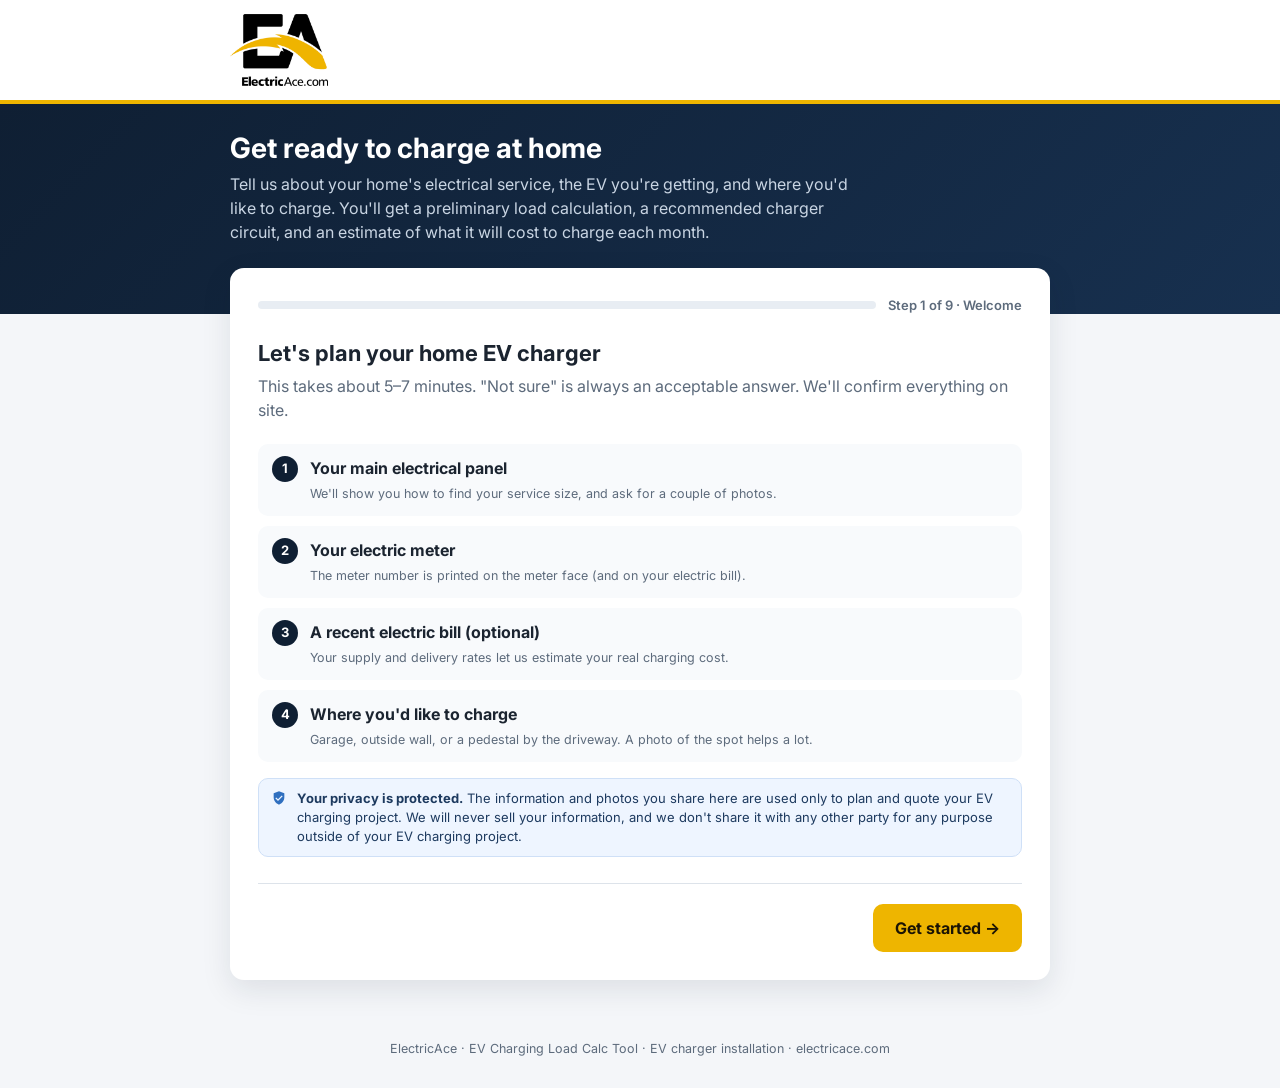
==== commit 9acd3289: "EV form: remove EV badge and call/text number from the header The website shows its own; the bottom " ====
--- a/ev/index.html
+++ b/ev/index.html
@@ -249,11 +249,6 @@
 <div class="logobar">
   <div class="wrap logos">
     <a href="https://electricace.com" target="_blank" rel="noopener" title="Visit ElectricAce.com"><img src="[data-uri]" alt="ElectricAce" class="logo-ea"></a>
-    <div class="logo-side">
-      <div class="evbadge"><svg width="16" height="16" viewBox="0 0 24 24" aria-hidden="true"><path d="M13 2 4 14h6l-1 8 9-12h-6z" fill="currentColor"/></svg>EV Charging Installation</div>
-      <div class="tag1">Call or text</div>
-      <div class="tag2"><a href="tel:+18452999635">845.299.9635</a></div>
-    </div>
   </div>
 </div>
 <header>
@@ -811,7 +806,7 @@
   function toParent(msg){ try{ window.parent.postMessage(msg, '*'); }catch(e){} }
   if(EMBED){
     document.documentElement.classList.add('embedded');
-    const sendH = ()=> toParent({type:'ea-ev-height', height: Math.ceil(document.documentElement.scrollHeight)});
+    const sendH = ()=> toParent({type:'ea-ev-height', height: Math.ceil(document.body.getBoundingClientRect().height)});
     try{ new ResizeObserver(sendH).observe(document.body); }catch(e){ setInterval(sendH, 800); }
     window.addEventListener('load', sendH); setTimeout(sendH, 300);
   }
